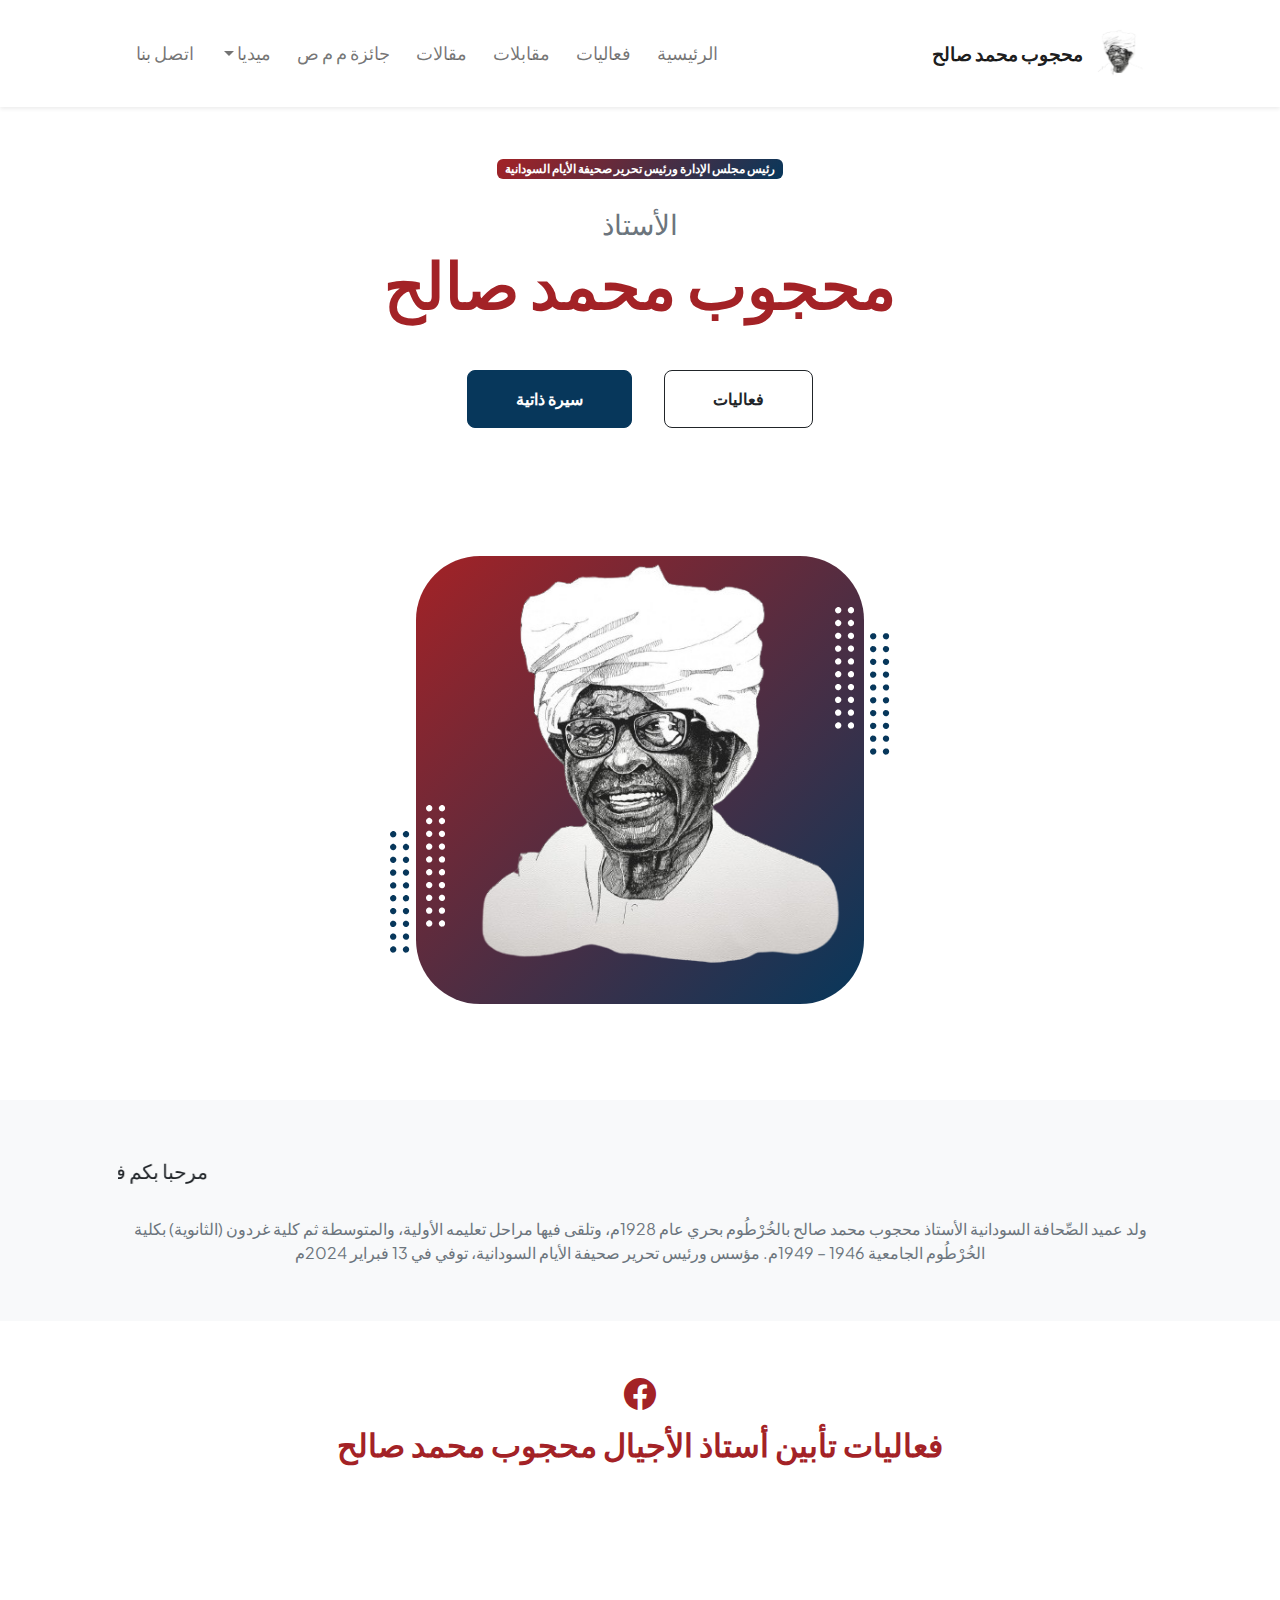
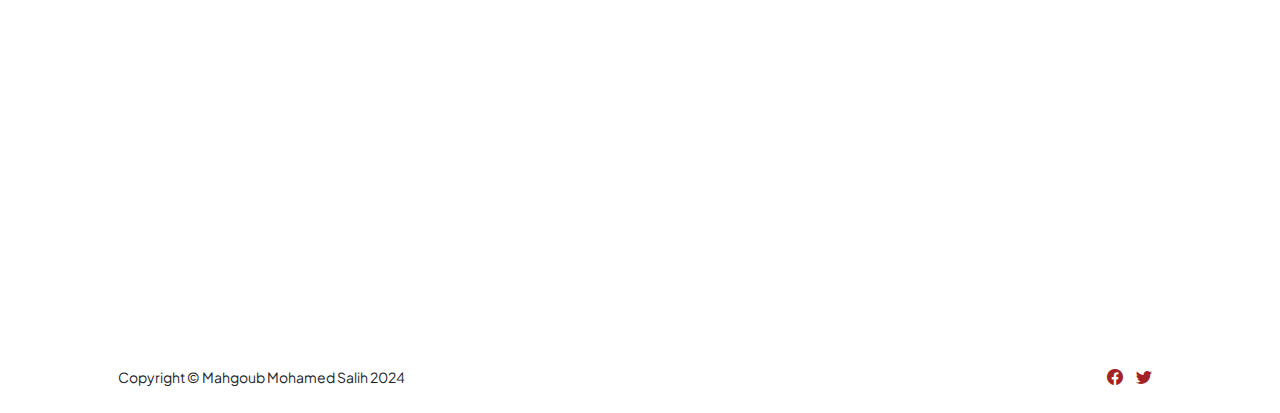
==== index.html @ 5bd0dc3e "add meta" ====
<!DOCTYPE html>
<html lang="en">
    <head>
        <meta charset="utf-8" />
        <meta name="viewport" content="width=device-width, initial-scale=1, shrink-to-fit=no" />
        <meta name="description" content="" />
        <meta name="author" content="" />
        <title>محجوب محمد صالح</title>
        <!-- Favicon-->
        <link rel="icon" type="image/x-icon" href="assets/MMS Portrait-round.jpg" />
        <!-- Custom Google font-->
        <link rel="preconnect" href="https://fonts.googleapis.com" />
        <link rel="preconnect" href="https://fonts.gstatic.com" crossorigin />
        <link href="https://fonts.googleapis.com/css2?family=Plus+Jakarta+Sans:wght@100;200;300;400;500;600;700;800;900&amp;display=swap" rel="stylesheet" />
        <!-- Bootstrap icons-->
        <link href="https://cdn.jsdelivr.net/npm/bootstrap-icons@1.8.1/font/bootstrap-icons.css" rel="stylesheet" />
        <!-- Core theme CSS (includes Bootstrap)-->
        <link href="css/styles.css" rel="stylesheet" />
       

        <!-- Twitter -->
        <meta name="twitter:card" content="summary_large_image">
        <meta name="twitter:title" content="محجوب محمد صالح">
        <meta name="twitter:description" content="  ">
        <meta name="twitter:image" content="https://example.com/your-image.jpg">

        <!-- WhatsApp -->
        <meta property="og:type" content="website">
        <meta property="og:title" content="محجوب محمد صالح">
        <meta property="og:description" content="  مرحبا بكم في الموقع الشخصي للصحفي السوداني محجوب محمد صالح">
        <meta property="og:image" content="https://i.ibb.co/MG7qCX3/MMS-Portait.jpg">

        </head>
    <body class="d-flex flex-column h-100">
        <main class="flex-shrink-0">
            <!-- Navigation-->
            <nav class="navbar navbar-expand-lg navbar-light bg-white py-3 shadow-sm">
                <div class="container px-5">
                    <a class="navbar-brand ms-auto order-lg-2" href="index.html" style="display: flex; align-items: center;">
                        <span class="fw-bolder text" style="font-size: 1.2rem;">محجوب محمد صالح</span>
                        <img src="assets/MMS_Portrait_-removebg.png" alt="محجوب محمد صالح" width="55" height="65" class="d-inline-block align-text-top ms-2">
                    </a>                    
            
                    <button class="navbar-toggler" type="button" data-bs-toggle="collapse" data-bs-target="#navbarSupportedContent" aria-controls="navbarSupportedContent" aria-expanded="false" aria-label="Toggle navigation">
                        <span class="navbar-toggler-icon"></span>
                    </button>
                    <div class="collapse navbar-collapse" id="navbarSupportedContent">
                        <ul class="navbar-nav me-auto mb-2 mb-lg-0">
                            <li class="nav-item"><a class="nav-link" href="index.html" style="font-size: 1.1rem;">الرئيسية</a></li>
                            <li class="nav-item"><a class="nav-link" href="events.html" style="font-size: 1.1rem;">فعاليات</a></li>
                            <li class="nav-item"><a class="nav-link" href="interviews.html" style="font-size: 1.1rem;">مقابلات</a></li>
                            <li class="nav-item"><a class="nav-link" href="publications.html" style="font-size: 1.1rem;">مقالات</a></li>
                            <li class="nav-item"><a class="nav-link" href="mms-award.html" style="font-size: 1.1rem;"> جائزة م م ص</a></li>

                            <li class="nav-item dropdown">
                                <a class="nav-link dropdown-toggle" href="#" id="navbarDropdownMedia" role="button" data-bs-toggle="dropdown" aria-expanded="false" style="font-size: 1.1rem;">
                                    ميديا
                                </a>
                                <ul class="dropdown-menu" aria-labelledby="navbarDropdownMedia" style="left: auto; right: 0;">
                                    <li><a class="dropdown-item" href="photos.html" style="font-size: 1rem;">صور</a></li>
                                    <li><a class="dropdown-item" href="videos.html" style="font-size: 1rem;">فيديو</a></li>
                                </ul>                    
                            </li>
                            <li class="nav-item"><a class="nav-link" href="contact-us.html" style="font-size: 1.1rem;">اتصل بنا</a></li>
                        </ul>
                    </div>
                </div>
            </nav>
            
            
            
            
                      
            <!-- Header-->
            <header class="py-5">
                <div class="container px-5 pb-5">
                    <div class="row gx-5 align-items-center">
                        <div class="col-xxl-5">
                            <!-- Header text content--> 
                            <div class="text-center text-xxl-start">
                                <div class="badge bg-gradient-primary-to-secondary text-white mb-4"><div class="text-uppercase"> رئيس مجلس الإدارة ورئيس تحرير صحيفة الأيام السودانية</div></div>
                                <div class="fs-3 fw-light text-muted">الأستاذ</div>
                                <h1 class="display-3 fw-bolder mb-5"><span class="text-dark-red d-inline" style="color: var(--bs-dark-red)"">محجوب محمد صالح</span></h1>
                                <div class="d-grid gap-3 d-sm-flex justify-content-sm-center justify-content-xxl-start mb-3">
                                    <a class="btn btn-primary btn-lg px-5 py-3 me-sm-3 fs-6 fw-bolder" style="background-color: var(--bs-primary); border-color: var(--bs-primary);" href="biography.html">سيرة ذاتية</a>
                                    <a class="btn btn-outline-dark btn-lg px-5 py-3 fs-6 fw-bolder" href="events.html">فعاليات</a>
                                </div>
                            </div>
                        </div>
                        <div class="col-xxl-7">
                            <!-- Header profile picture-->
                            <div class="d-flex justify-content-center mt-5 mt-xxl-0">
                                <div class="profile bg-gradient-primary-to-secondary">
                                    <!-- TIP: For best results, use a photo with a transparent background like the demo example below-->
                                    <!-- Watch a tutorial on how to do this on YouTube (link)-->
                                    <img class="profile-img" src="assets/MMS-portrait-transparent-bg.png" alt="..." />
                                    <div class="dots-1">
                                        <!-- SVG Dots-->
                                        <svg version="1.1" xmlns="http://www.w3.org/2000/svg" xmlns:xlink="http://www.w3.org/1999/xlink" x="0px" y="0px" viewBox="0 0 191.6 1215.4" style="enable-background: new 0 0 191.6 1215.4" xml:space="preserve">
                                            <g transform="translate(0.000000,1280.000000) scale(0.100000,-0.100000)">
                                                <path d="M227.7,12788.6c-105-35-200-141-222-248c-43-206,163-412,369-369c155,32,275,190,260,339c-11,105-90,213-190,262        C383.7,12801.6,289.7,12808.6,227.7,12788.6z"></path>
                                                <path d="M1507.7,12788.6c-151-50-253-216-222-362c25-119,136-230,254-255c194-41,395,142,375,339c-11,105-90,213-190,262        C1663.7,12801.6,1569.7,12808.6,1507.7,12788.6z"></path>
                                                <path d="M227.7,11508.6c-105-35-200-141-222-248c-43-206,163-412,369-369c155,32,275,190,260,339c-11,105-90,213-190,262        C383.7,11521.6,289.7,11528.6,227.7,11508.6z"></path>
                                                <path d="M1507.7,11508.6c-151-50-253-216-222-362c25-119,136-230,254-255c194-41,395,142,375,339c-11,105-90,213-190,262        C1663.7,11521.6,1569.7,11528.6,1507.7,11508.6z"></path>
                                                <path d="M227.7,10228.6c-105-35-200-141-222-248c-43-206,163-412,369-369c155,32,275,190,260,339c-11,105-90,213-190,262        C383.7,10241.6,289.7,10248.6,227.7,10228.6z"></path>
                                                <path d="M1507.7,10228.6c-105-35-200-141-222-248c-43-206,163-412,369-369c155,32,275,190,260,339c-11,105-90,213-190,262        C1663.7,10241.6,1569.7,10248.6,1507.7,10228.6z"></path>
                                                <path d="M227.7,8948.6c-105-35-200-141-222-248c-43-206,163-412,369-369c155,32,275,190,260,339c-11,105-90,213-190,262        C383.7,8961.6,289.7,8968.6,227.7,8948.6z"></path>
                                                <path d="M1507.7,8948.6c-105-35-200-141-222-248c-43-206,163-412,369-369c155,32,275,190,260,339c-11,105-90,213-190,262        C1663.7,8961.6,1569.7,8968.6,1507.7,8948.6z"></path>
                                                <path d="M227.7,7668.6c-105-35-200-141-222-248c-43-206,163-412,369-369c155,32,275,190,260,339c-11,105-90,213-190,262        C383.7,7681.6,289.7,7688.6,227.7,7668.6z"></path>
                                                <path d="M1507.7,7668.6c-105-35-200-141-222-248c-43-206,163-412,369-369c155,32,275,190,260,339c-11,105-90,213-190,262        C1663.7,7681.6,1569.7,7688.6,1507.7,7668.6z"></path>
                                                <path d="M227.7,6388.6c-105-35-200-141-222-248c-43-206,163-412,369-369c155,32,275,190,260,339c-11,105-90,213-190,262        C383.7,6401.6,289.7,6408.6,227.7,6388.6z"></path>
                                                <path d="M1507.7,6388.6c-105-35-200-141-222-248c-43-206,163-412,369-369c155,32,275,190,260,339c-11,105-90,213-190,262        C1663.7,6401.6,1569.7,6408.6,1507.7,6388.6z"></path>
                                                <path d="M227.7,5108.6c-105-35-200-141-222-248c-43-206,163-412,369-369c155,32,275,190,260,339c-11,105-90,213-190,262        C383.7,5121.6,289.7,5128.6,227.7,5108.6z"></path>
                                                <path d="M1507.7,5108.6c-105-35-200-141-222-248c-43-206,163-412,369-369c155,32,275,190,260,339c-11,105-90,213-190,262        C1663.7,5121.6,1569.7,5128.6,1507.7,5108.6z"></path>
                                                <path d="M227.7,3828.6c-105-35-200-141-222-248c-43-206,163-412,369-369c155,32,275,190,260,339c-11,105-90,213-190,262        C383.7,3841.6,289.7,3848.6,227.7,3828.6z"></path>
                                                <path d="M1507.7,3828.6c-105-35-200-141-222-248c-43-206,163-412,369-369c155,32,275,190,260,339c-11,105-90,213-190,262        C1663.7,3841.6,1569.7,3848.6,1507.7,3828.6z"></path>
                                                <path d="M227.7,2548.6c-105-35-200-141-222-248c-43-206,163-412,369-369c155,32,275,190,260,339c-11,105-90,213-190,262        C383.7,2561.6,289.7,2568.6,227.7,2548.6z"></path>
                                                <path d="M1507.7,2548.6c-105-35-200-141-222-248c-43-206,163-412,369-369c155,32,275,190,260,339c-11,105-90,213-190,262        C1663.7,2561.6,1569.7,2568.6,1507.7,2548.6z"></path>
                                                <path d="M227.7,1268.6c-105-35-200-141-222-248c-43-206,163-412,369-369c155,32,275,190,260,339c-11,105-90,213-190,262        C383.7,1281.6,289.7,1288.6,227.7,1268.6z"></path>
                                                <path d="M1507.7,1268.6c-105-35-200-141-222-248c-43-206,163-412,369-369c155,32,275,190,260,339c-11,105-90,213-190,262        C1663.7,1281.6,1569.7,1288.6,1507.7,1268.6z"></path>
                                            </g>
                                        </svg>
                                        <!-- END of SVG dots-->
                                    </div>
                                    <div class="dots-2">
                                        <!-- SVG Dots-->
                                        <svg version="1.1" xmlns="http://www.w3.org/2000/svg" xmlns:xlink="http://www.w3.org/1999/xlink" x="0px" y="0px" viewBox="0 0 191.6 1215.4" style="enable-background: new 0 0 191.6 1215.4" xml:space="preserve">
                                            <g transform="translate(0.000000,1280.000000) scale(0.100000,-0.100000)">
                                                <path d="M227.7,12788.6c-105-35-200-141-222-248c-43-206,163-412,369-369c155,32,275,190,260,339c-11,105-90,213-190,262" style="fill:#07375B;"></path>
                                                <path d="M1507.7,12788.6c-151-50-253-216-222-362c25-119,136-230,254-255c194-41,395,142,375,339c-11,105-90,213-190,262" style="fill:#07375B;"></path>
                                                <path d="M227.7,11508.6c-105-35-200-141-222-248c-43-206,163-412,369-369c155,32,275,190,260,339c-11,105-90,213-190,262" style="fill:#07375B;"></path>
                                                <path d="M1507.7,11508.6c-151-50-253-216-222-362c25-119,136-230,254-255c194-41,395,142,375,339c-11,105-90,213-190,262" style="fill:#07375B;"></path>
                                                <path d="M227.7,10228.6c-105-35-200-141-222-248c-43-206,163-412,369-369c155,32,275,190,260,339c-11,105-90,213-190,262" style="fill:#07375B;"></path>
                                                <path d="M1507.7,10228.6c-105-35-200-141-222-248c-43-206,163-412,369-369c155,32,275,190,260,339c-11,105-90,213-190,262" style="fill:#07375B;"></path>
                                                <path d="M227.7,8948.6c-105-35-200-141-222-248c-43-206,163-412,369-369c155,32,275,190,260,339c-11,105-90,213-190,262" style="fill:#07375B;"></path>
                                                <path d="M1507.7,8948.6c-105-35-200-141-222-248c-43-206,163-412,369-369c155,32,275,190,260,339c-11,105-90,213-190,262" style="fill:#07375B;"></path>
                                                <path d="M227.7,7668.6c-105-35-200-141-222-248c-43-206,163-412,369-369c155,32,275,190,260,339c-11,105-90,213-190,262" style="fill:#07375B;"></path>
                                                <path d="M1507.7,7668.6c-105-35-200-141-222-248c-43-206,163-412,369-369c155,32,275,190,260,339c-11,105-90,213-190,262" style="fill:#07375B;"></path>
                                                <path d="M227.7,6388.6c-105-35-200-141-222-248c-43-206,163-412,369-369c155,32,275,190,260,339c-11,105-90,213-190,262" style="fill:#07375B;"></path>
                                                <path d="M1507.7,6388.6c-105-35-200-141-222-248c-43-206,163-412,369-369c155,32,275,190,260,339c-11,105-90,213-190,262" style="fill:#07375B;"></path>
                                                <path d="M227.7,5108.6c-105-35-200-141-222-248c-43-206,163-412,369-369c155,32,275,190,260,339c-11,105-90,213-190,262" style="fill:#07375B;"></path>
                                                <path d="M1507.7,5108.6c-105-35-200-141-222-248c-43-206,163-412,369-369c155,32,275,190,260,339c-11,105-90,213-190,262" style="fill:#07375B;"></path>
                                                <path d="M227.7,3828.6c-105-35-200-141-222-248c-43-206,163-412,369-369c155,32,275,190,260,339c-11,105-90,213-190,262" style="fill:#07375B;"></path>
                                                <path d="M1507.7,3828.6c-105-35-200-141-222-248c-43-206,163-412,369-369c155,32,275,190,260,339c-11,105-90,213-190,262" style="fill:#07375B;"></path>
                                                <path d="M227.7,2548.6c-105-35-200-141-222-248c-43-206,163-412,369-369c155,32,275,190,260,339c-11,105-90,213-190,262" style="fill:#07375B;"></path>
                                                <path d="M1507.7,2548.6c-105-35-200-141-222-248c-43-206,163-412,369-369c155,32,275,190,260,339c-11,105-90,213-190,262" style="fill:#07375B;"></path>
                                                <path d="M227.7,1268.6c-105-35-200-141-222-248c-43-206,163-412,369-369c155,32,275,190,260,339c-11,105-90,213-190,262" style="fill:#07375B;"></path>
                                                <path d="M1507.7,1268.6c-105-35-200-141-222-248c-43-206,163-412,369-369c155,32,275,190,260,339c-11,105-90,213-190,262" style="fill:#07375B;"></path>
                                            </g>
                                        </svg>
                                        <!-- END of SVG dots-->
                                    </div>
                                    
                                    <div class="dots-3">
                                        <!-- SVG Dots-->
                                        <svg version="1.1" xmlns="http://www.w3.org/2000/svg" xmlns:xlink="http://www.w3.org/1999/xlink" x="0px" y="0px" viewBox="0 0 191.6 1215.4" style="enable-background: new 0 0 191.6 1215.4" xml:space="preserve">
                                            <g transform="translate(0.000000,1280.000000) scale(0.100000,-0.100000)">
                                                <path d="M227.7,12788.6c-105-35-200-141-222-248c-43-206,163-412,369-369c155,32,275,190,260,339c-11,105-90,213-190,262        C383.7,12801.6,289.7,12808.6,227.7,12788.6z"></path>
                                                <path d="M1507.7,12788.6c-151-50-253-216-222-362c25-119,136-230,254-255c194-41,395,142,375,339c-11,105-90,213-190,262        C1663.7,12801.6,1569.7,12808.6,1507.7,12788.6z"></path>
                                                <path d="M227.7,11508.6c-105-35-200-141-222-248c-43-206,163-412,369-369c155,32,275,190,260,339c-11,105-90,213-190,262        C383.7,11521.6,289.7,11528.6,227.7,11508.6z"></path>
                                                <path d="M1507.7,11508.6c-151-50-253-216-222-362c25-119,136-230,254-255c194-41,395,142,375,339c-11,105-90,213-190,262        C1663.7,11521.6,1569.7,11528.6,1507.7,11508.6z"></path>
                                                <path d="M227.7,10228.6c-105-35-200-141-222-248c-43-206,163-412,369-369c155,32,275,190,260,339c-11,105-90,213-190,262        C383.7,10241.6,289.7,10248.6,227.7,10228.6z"></path>
                                                <path d="M1507.7,10228.6c-105-35-200-141-222-248c-43-206,163-412,369-369c155,32,275,190,260,339c-11,105-90,213-190,262        C1663.7,10241.6,1569.7,10248.6,1507.7,10228.6z"></path>
                                                <path d="M227.7,8948.6c-105-35-200-141-222-248c-43-206,163-412,369-369c155,32,275,190,260,339c-11,105-90,213-190,262        C383.7,8961.6,289.7,8968.6,227.7,8948.6z"></path>
                                                <path d="M1507.7,8948.6c-105-35-200-141-222-248c-43-206,163-412,369-369c155,32,275,190,260,339c-11,105-90,213-190,262        C1663.7,8961.6,1569.7,8968.6,1507.7,8948.6z"></path>
                                                <path d="M227.7,7668.6c-105-35-200-141-222-248c-43-206,163-412,369-369c155,32,275,190,260,339c-11,105-90,213-190,262        C383.7,7681.6,289.7,7688.6,227.7,7668.6z"></path>
                                                <path d="M1507.7,7668.6c-105-35-200-141-222-248c-43-206,163-412,369-369c155,32,275,190,260,339c-11,105-90,213-190,262        C1663.7,7681.6,1569.7,7688.6,1507.7,7668.6z"></path>
                                                <path d="M227.7,6388.6c-105-35-200-141-222-248c-43-206,163-412,369-369c155,32,275,190,260,339c-11,105-90,213-190,262        C383.7,6401.6,289.7,6408.6,227.7,6388.6z"></path>
                                                <path d="M1507.7,6388.6c-105-35-200-141-222-248c-43-206,163-412,369-369c155,32,275,190,260,339c-11,105-90,213-190,262        C1663.7,6401.6,1569.7,6408.6,1507.7,6388.6z"></path>
                                                <path d="M227.7,5108.6c-105-35-200-141-222-248c-43-206,163-412,369-369c155,32,275,190,260,339c-11,105-90,213-190,262        C383.7,5121.6,289.7,5128.6,227.7,5108.6z"></path>
                                                <path d="M1507.7,5108.6c-105-35-200-141-222-248c-43-206,163-412,369-369c155,32,275,190,260,339c-11,105-90,213-190,262        C1663.7,5121.6,1569.7,5128.6,1507.7,5108.6z"></path>
                                                <path d="M227.7,3828.6c-105-35-200-141-222-248c-43-206,163-412,369-369c155,32,275,190,260,339c-11,105-90,213-190,262        C383.7,3841.6,289.7,3848.6,227.7,3828.6z"></path>
                                                <path d="M1507.7,3828.6c-105-35-200-141-222-248c-43-206,163-412,369-369c155,32,275,190,260,339c-11,105-90,213-190,262        C1663.7,3841.6,1569.7,3848.6,1507.7,3828.6z"></path>
                                                <path d="M227.7,2548.6c-105-35-200-141-222-248c-43-206,163-412,369-369c155,32,275,190,260,339c-11,105-90,213-190,262        C383.7,2561.6,289.7,2568.6,227.7,2548.6z"></path>
                                                <path d="M1507.7,2548.6c-105-35-200-141-222-248c-43-206,163-412,369-369c155,32,275,190,260,339c-11,105-90,213-190,262        C1663.7,2561.6,1569.7,2568.6,1507.7,2548.6z"></path>
                                                <path d="M227.7,1268.6c-105-35-200-141-222-248c-43-206,163-412,369-369c155,32,275,190,260,339c-11,105-90,213-190,262        C383.7,1281.6,289.7,1288.6,227.7,1268.6z"></path>
                                                <path d="M1507.7,1268.6c-105-35-200-141-222-248c-43-206,163-412,369-369c155,32,275,190,260,339c-11,105-90,213-190,262        C1663.7,1281.6,1569.7,1288.6,1507.7,1268.6z"></path>
                                            </g>
                                        </svg>
                                        <!-- END of SVG dots-->
                                    </div>
                                    <div class="dots-4">
                                        <!-- SVG Dots-->
                                        <svg version="1.1" xmlns="http://www.w3.org/2000/svg" xmlns:xlink="http://www.w3.org/1999/xlink" x="0px" y="0px" viewBox="0 0 191.6 1215.4" style="enable-background: new 0 0 191.6 1215.4" xml:space="preserve">
                                            <g transform="translate(0.000000,1280.000000) scale(0.100000,-0.100000)">
                                                <path d="M227.7,12788.6c-105-35-200-141-222-248c-43-206,163-412,369-369c155,32,275,190,260,339c-11,105-90,213-190,262        C383.7,12801.6,289.7,12808.6,227.7,12788.6z" style="fill:#07375B;"></path>
                                                <path d="M1507.7,12788.6c-151-50-253-216-222-362c25-119,136-230,254-255c194-41,395,142,375,339c-11,105-90,213-190,262        C1663.7,12801.6,1569.7,12808.6,1507.7,12788.6z" style="fill:#07375B;"></path>
                                                <path d="M227.7,11508.6c-105-35-200-141-222-248c-43-206,163-412,369-369c155,32,275,190,260,339c-11,105-90,213-190,262        C383.7,11521.6,289.7,11528.6,227.7,11508.6z" style="fill:#07375B;"></path>
                                                <path d="M1507.7,11508.6c-151-50-253-216-222-362c25-119,136-230,254-255c194-41,395,142,375,339c-11,105-90,213-190,262        C1663.7,11521.6,1569.7,11528.6,1507.7,11508.6z" style="fill:#07375B;"></path>
                                                <path d="M227.7,10228.6c-105-35-200-141-222-248c-43-206,163-412,369-369c155,32,275,190,260,339c-11,105-90,213-190,262        C383.7,10241.6,289.7,10248.6,227.7,10228.6z" style="fill:#07375B;"></path>
                                                <path d="M1507.7,10228.6c-105-35-200-141-222-248c-43-206,163-412,369-369c155,32,275,190,260,339c-11,105-90,213-190,262        C1663.7,10241.6,1569.7,10248.6,1507.7,10228.6z" style="fill:#07375B;"></path>
                                                <path d="M227.7,8948.6c-105-35-200-141-222-248c-43-206,163-412,369-369c155,32,275,190,260,339c-11,105-90,213-190,262        C383.7,8961.6,289.7,8968.6,227.7,8948.6z" style="fill:#07375B;"></path>
                                                <path d="M1507.7,8948.6c-105-35-200-141-222-248c-43-206,163-412,369-369c155,32,275,190,260,339c-11,105-90,213-190,262        C1663.7,8961.6,1569.7,8968.6,1507.7,8948.6z" style="fill:#07375B;"></path>
                                                <path d="M227.7,7668.6c-105-35-200-141-222-248c-43-206,163-412,369-369c155,32,275,190,260,339c-11,105-90,213-190,262        C383.7,7681.6,289.7,7688.6,227.7,7668.6z" style="fill:#07375B;"></path>
                                                <path d="M1507.7,7668.6c-105-35-200-141-222-248c-43-206,163-412,369-369c155,32,275,190,260,339c-11,105-90,213-190,262        C1663.7,7681.6,1569.7,7688.6,1507.7,7668.6z" style="fill:#07375B;"></path>
                                                <path d="M227.7,6388.6c-105-35-200-141-222-248c-43-206,163-412,369-369c155,32,275,190,260,339c-11,105-90,213-190,262        C383.7,6401.6,289.7,6408.6,227.7,6388.6z" style="fill:#07375B;"></path>
                                                <path d="M1507.7,6388.6c-105-35-200-141-222-248c-43-206,163-412,369-369c155,32,275,190,260,339c-11,105-90,213-190,262        C1663.7,6401.6,1569.7,6408.6,1507.7,6388.6z" style="fill:#07375B;"></path>
                                                <path d="M227.7,5108.6c-105-35-200-141-222-248c-43-206,163-412,369-369c155,32,275,190,260,339c-11,105-90,213-190,262        C383.7,5121.6,289.7,5128.6,227.7,5108.6z" style="fill:#07375B;"></path>
                                                <path d="M1507.7,5108.6c-105-35-200-141-222-248c-43-206,163-412,369-369c155,32,275,190,260,339c-11,105-90,213-190,262        C1663.7,5121.6,1569.7,5128.6,1507.7,5108.6z" style="fill:#07375B;"></path>
                                                <path d="M227.7,3828.6c-105-35-200-141-222-248c-43-206,163-412,369-369c155,32,275,190,260,339c-11,105-90,213-190,262        C383.7,3841.6,289.7,3848.6,227.7,3828.6z" style="fill:#07375B;"></path>
                                                <path d="M1507.7,3828.6c-105-35-200-141-222-248c-43-206,163-412,369-369c155,32,275,190,260,339c-11,105-90,213-190,262        C1663.7,3841.6,1569.7,3848.6,1507.7,3828.6z" style="fill:#07375B;"></path>
                                                <path d="M227.7,2548.6c-105-35-200-141-222-248c-43-206,163-412,369-369c155,32,275,190,260,339c-11,105-90,213-190,262        C383.7,2561.6,289.7,2568.6,227.7,2548.6z" style="fill:#07375B;"></path>
                                                <path d="M1507.7,2548.6c-105-35-200-141-222-248c-43-206,163-412,369-369c155,32,275,190,260,339c-11,105-90,213-190,262        C1663.7,2561.6,1569.7,2568.6,1507.7,2548.6z" style="fill:#07375B;"></path>
                                                <path d="M227.7,1268.6c-105-35-200-141-222-248c-43-206,163-412,369-369c155,32,275,190,260,339c-11,105-90,213-190,262        C383.7,1281.6,289.7,1288.6,227.7,1268.6z" style="fill:#07375B;"></path>
                                                <path d="M1507.7,1268.6c-105-35-200-141-222-248c-43-206,163-412,369-369c155,32,275,190,260,339c-11,105-90,213-190,262        C1663.7,1281.6,1569.7,1288.6,1507.7,1268.6z" style="fill:#07375B;"></path>
                                            </g>
                                        </svg>
                                        <!-- END of SVG dots-->
                                    </div>
                                    
                                </div>
                            </div>
                        </div>
                    </div>
                </div>
            </header>
            <!-- About Section-->
            <section class="bg-light py-2">
                <div class="container px-5">
                    <div class="row gx-5 justify-content-center">
                        <div class="col-xxl-8">
                            <div class="text-center my-5">
                                <!-- Apply marquee style to make the text scroll -->
                                <p class="lead fw-light mb-4" style="overflow: hidden;">
                                    <!-- Wrap the text in a marquee tag -->
                                    <marquee behavior="scroll" direction="right" scrollamount="10">
                                        مرحبا بكم في الموقع الشخصي للصحفي السوداني محجوب محمد صالح
                                    </marquee>
                                </p>
                                <p class="text-muted">ولد عميد الصِّحافة السودانية الأستاذ محجوب محمد صالح بالخُرْطُوم بحري عام 1928م، وتلقى فيها مراحل تعليمه الأولية، والمتوسطة ثم كلية غردون (الثانوية) بكلية الخُرْطُوم الجامعية 1946 – 1949م. مؤسس ورئيس تحرير صحيفة الأيام السودانية، توفي في 13 فبراير 2024م</p>
                            </div>
                        </div>
                    </div>
                </div>
            </section>
            
            
            <!-- Facebook Posts Section-->
            <section class="bg-white">
                <div class="container-fluid px-5 my-5">
                    <div class="row gx-5 justify-content-center">
                        <div class="col-lg-10 col-xl-8">
                            <!-- Facebook Posts Section content -->
                            <!-- Facebook Icon -->
                            <div class="text-center mb-2">
                                <a style="color: var(--bs-dark-red)" href="https://www.facebook.com/MahgMSMemorial">
                                    <i class="bi bi-facebook" style="font-size: 2rem; color: var(--bs-dark-red);"></i>
                                </a>
                            </div>
                            <!-- Facebook Posts Section content -->
                            <h2 style="color: var(--bs-dark-red)" class="fw-bolder text-center mb-4">فعاليات تأبين أستاذ الأجيال محجوب محمد صالح</h2>
            
                            <!-- Carousel -->
                            <div id="eventCarousel" class="carousel slide" data-bs-ride="carousel" data-bs-interval="5000">
                                <div class="carousel-inner">
                                    <!-- Post 1 -->
                                    <div class="carousel-item active">
                                        <iframe src="https://www.facebook.com/plugins/post.php?href=https%3A%2F%2Fwww.facebook.com%2FMahgMSMemorial%2Fposts%2Fpfbid02BSurhLhvKp47FsRc3RE9f99NLjv6YvnPThYaxyRKPqxazCwpMHEka3kgg45EvXWFl&show_text=true&width=500" width="100%" height="400" style="border:none;overflow:hidden" scrolling="no" frameborder="0" allowfullscreen="true" allow="autoplay; clipboard-write; encrypted-media; picture-in-picture; web-share"></iframe>
                                    </div>
                                    <!-- Post 2 -->
                                    <div class="carousel-item">
                                        <iframe src="https://www.facebook.com/plugins/video.php?height=306&href=https%3A%2F%2Fwww.facebook.com%2FMahgMSMemorial%2Fvideos%2F1478986952997903%2F&show_text=true&width=560&t=0" width="100%" height="400" style="border:none;overflow:hidden" scrolling="no" frameborder="0" allowfullscreen="true" allow="autoplay; clipboard-write; encrypted-media; picture-in-picture; web-share" allowFullScreen="true"></iframe>
                                    </div>
                                    <!-- Post 3 -->
                                    <div class="carousel-item">
                                        <iframe src="https://www.facebook.com/plugins/post.php?href=https%3A%2F%2Fwww.facebook.com%2FMahgMSMemorial%2Fposts%2Fpfbid028V1rALkf519vKhVDjjByux4tJjY915TNaLQrSNXqjhVLy8GayJ757NDeHfitPTmil&show_text=true&width=500" width="100%" height="400" style="border:none;overflow:hidden" scrolling="no" frameborder="0" allowfullscreen="true" allow="autoplay; clipboard-write; encrypted-media; picture-in-picture; web-share"></iframe>                                   
                                    </div>
                                     <!-- Post 4 -->
                                     <div class="carousel-item">
                                        <iframe src="https://www.facebook.com/plugins/post.php?href=https%3A%2F%2Fwww.facebook.com%2FMahgMSMemorial%2Fposts%2Fpfbid0FSDiwp8k3XqvaCsYeEiRMbc4d5KncpMB7tWBMYBKgrj7A854BJpoHcL85THibtMYl&show_text=true&width=500" width="100%" height="400" style="border:none;overflow:hidden" scrolling="no" frameborder="0" allowfullscreen="true" allow="autoplay; clipboard-write; encrypted-media; picture-in-picture; web-share"></iframe>
                                    </div>
                                    <!-- Post 5 -->
                                    <div class="carousel-item">
                                        <iframe src="https://www.facebook.com/plugins/video.php?height=306&href=https%3A%2F%2Fwww.facebook.com%2FMahgMSMemorial%2Fvideos%2F1478986952997903%2F&show_text=true&width=560&t=0" width="100%" height="400" style="border:none;overflow:hidden" scrolling="no" frameborder="0" allowfullscreen="true" allow="autoplay; clipboard-write; encrypted-media; picture-in-picture; web-share" allowFullScreen="true"></iframe>
                                    </div>
                                    <!-- Add more posts as needed -->
                                </div>
                                <button class="carousel-control-prev" type="button" data-bs-target="#eventCarousel" data-bs-slide="prev">
                                    <span class="carousel-control-prev-icon" aria-hidden="true"></span>
                                    <span class="visually-hidden">Previous</span>
                                </button>
                                <button class="carousel-control-next" type="button" data-bs-target="#eventCarousel" data-bs-slide="next">
                                    <span class="carousel-control-next-icon" aria-hidden="true"></span>
                                    <span class="visually-hidden">Next</span>
                                </button>
                            </div>
                        </div>
                    </div>
                </div>
            </section>
            

        </main>
        <!-- Footer-->
        <footer class="bg-white py-4 mt-auto">
            <div class="container px-5">
                <div class="row align-items-center justify-content-between flex-column flex-sm-row">
                    <div class="col-auto">
                        <div class="small m-0">Copyright &copy; Mahgoub Mohamed Salih 2024</div>
                    </div>
                    <div class="col-auto">
                        <a style="color: var(--bs-dark-red); margin-right: 10px;" href="https://www.facebook.com/MahgMSMemorial"><i class="bi bi-facebook"></i></a>
                        <a style="color: var(--bs-dark-red); margin-right: 10px;" href="https://twitter.com/mahgmsmemorial"><i class="bi bi-twitter"></i></a>
                    </div>
                </div>
            </div>
        </footer>
        
        <!-- Bootstrap core JS-->
        <script src="https://cdn.jsdelivr.net/npm/bootstrap@5.2.3/dist/js/bootstrap.bundle.min.js"></script>
        <!-- Core theme JS-->
        <script src="js/scripts.js"></script>

        <!-- Include jQuery -->
        <script src="https://ajax.googleapis.com/ajax/libs/jquery/3.5.1/jquery.min.js"></script>
    
        <!-- Include Bootstrap JavaScript -->
        <script src="path/to/bootstrap.min.js"></script>
        <!-- Include Bootstrap Hover Dropdown JavaScript -->
        <script src="path/to/bootstrap-hover-dropdown.js"></script>
    </body>
</html>
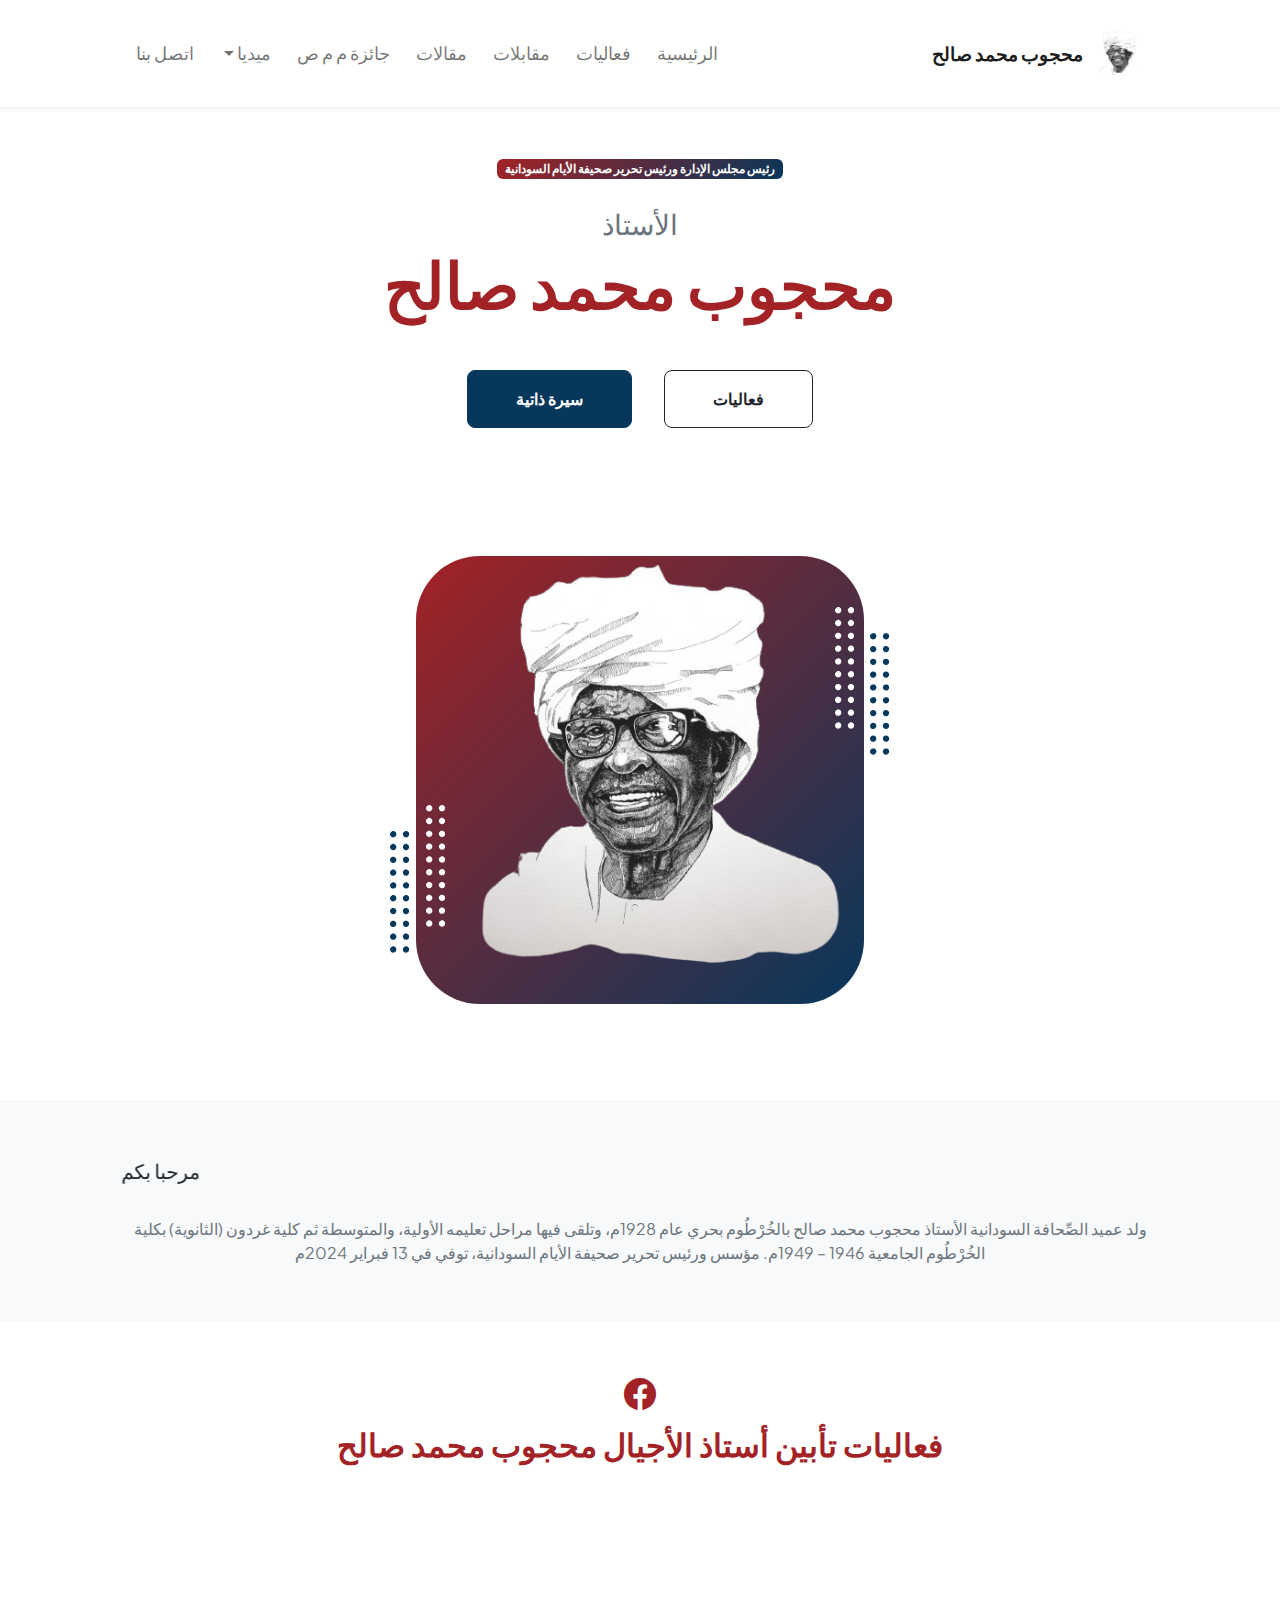
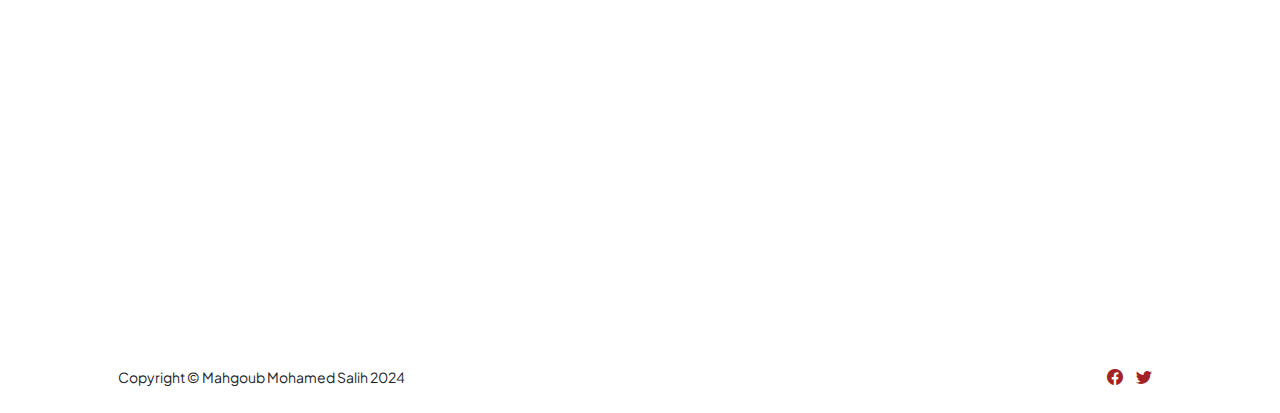
==== commit 38d8c563: "add meta" ====
--- a/index.html
+++ b/index.html
@@ -30,6 +30,12 @@
         <meta property="og:description" content="  مرحبا بكم في الموقع الشخصي للصحفي السوداني محجوب محمد صالح">
         <meta property="og:image" content="https://i.ibb.co/MG7qCX3/MMS-Portait.jpg">
 
+        <style>
+            .container-fluid {
+        direction: rtl;
+        overflow-x: scroll;
+    }
+        </style>
         </head>
     <body class="d-flex flex-column h-100">
         <main class="flex-shrink-0">
@@ -236,58 +242,58 @@
             
             
             <!-- Facebook Posts Section-->
-            <section class="bg-white">
-                <div class="container-fluid px-5 my-5">
-                    <div class="row gx-5 justify-content-center">
-                        <div class="col-lg-10 col-xl-8">
-                            <!-- Facebook Posts Section content -->
-                            <!-- Facebook Icon -->
-                            <div class="text-center mb-2">
-                                <a style="color: var(--bs-dark-red)" href="https://www.facebook.com/MahgMSMemorial">
-                                    <i class="bi bi-facebook" style="font-size: 2rem; color: var(--bs-dark-red);"></i>
-                                </a>
-                            </div>
-                            <!-- Facebook Posts Section content -->
-                            <h2 style="color: var(--bs-dark-red)" class="fw-bolder text-center mb-4">فعاليات تأبين أستاذ الأجيال محجوب محمد صالح</h2>
-            
-                            <!-- Carousel -->
-                            <div id="eventCarousel" class="carousel slide" data-bs-ride="carousel" data-bs-interval="5000">
-                                <div class="carousel-inner">
-                                    <!-- Post 1 -->
-                                    <div class="carousel-item active">
-                                        <iframe src="https://www.facebook.com/plugins/post.php?href=https%3A%2F%2Fwww.facebook.com%2FMahgMSMemorial%2Fposts%2Fpfbid02BSurhLhvKp47FsRc3RE9f99NLjv6YvnPThYaxyRKPqxazCwpMHEka3kgg45EvXWFl&show_text=true&width=500" width="100%" height="400" style="border:none;overflow:hidden" scrolling="no" frameborder="0" allowfullscreen="true" allow="autoplay; clipboard-write; encrypted-media; picture-in-picture; web-share"></iframe>
-                                    </div>
-                                    <!-- Post 2 -->
-                                    <div class="carousel-item">
-                                        <iframe src="https://www.facebook.com/plugins/video.php?height=306&href=https%3A%2F%2Fwww.facebook.com%2FMahgMSMemorial%2Fvideos%2F1478986952997903%2F&show_text=true&width=560&t=0" width="100%" height="400" style="border:none;overflow:hidden" scrolling="no" frameborder="0" allowfullscreen="true" allow="autoplay; clipboard-write; encrypted-media; picture-in-picture; web-share" allowFullScreen="true"></iframe>
-                                    </div>
-                                    <!-- Post 3 -->
-                                    <div class="carousel-item">
-                                        <iframe src="https://www.facebook.com/plugins/post.php?href=https%3A%2F%2Fwww.facebook.com%2FMahgMSMemorial%2Fposts%2Fpfbid028V1rALkf519vKhVDjjByux4tJjY915TNaLQrSNXqjhVLy8GayJ757NDeHfitPTmil&show_text=true&width=500" width="100%" height="400" style="border:none;overflow:hidden" scrolling="no" frameborder="0" allowfullscreen="true" allow="autoplay; clipboard-write; encrypted-media; picture-in-picture; web-share"></iframe>                                   
-                                    </div>
-                                     <!-- Post 4 -->
-                                     <div class="carousel-item">
-                                        <iframe src="https://www.facebook.com/plugins/post.php?href=https%3A%2F%2Fwww.facebook.com%2FMahgMSMemorial%2Fposts%2Fpfbid0FSDiwp8k3XqvaCsYeEiRMbc4d5KncpMB7tWBMYBKgrj7A854BJpoHcL85THibtMYl&show_text=true&width=500" width="100%" height="400" style="border:none;overflow:hidden" scrolling="no" frameborder="0" allowfullscreen="true" allow="autoplay; clipboard-write; encrypted-media; picture-in-picture; web-share"></iframe>
-                                    </div>
-                                    <!-- Post 5 -->
-                                    <div class="carousel-item">
-                                        <iframe src="https://www.facebook.com/plugins/video.php?height=306&href=https%3A%2F%2Fwww.facebook.com%2FMahgMSMemorial%2Fvideos%2F1478986952997903%2F&show_text=true&width=560&t=0" width="100%" height="400" style="border:none;overflow:hidden" scrolling="no" frameborder="0" allowfullscreen="true" allow="autoplay; clipboard-write; encrypted-media; picture-in-picture; web-share" allowFullScreen="true"></iframe>
-                                    </div>
-                                    <!-- Add more posts as needed -->
-                                </div>
-                                <button class="carousel-control-prev" type="button" data-bs-target="#eventCarousel" data-bs-slide="prev">
-                                    <span class="carousel-control-prev-icon" aria-hidden="true"></span>
-                                    <span class="visually-hidden">Previous</span>
-                                </button>
-                                <button class="carousel-control-next" type="button" data-bs-target="#eventCarousel" data-bs-slide="next">
-                                    <span class="carousel-control-next-icon" aria-hidden="true"></span>
-                                    <span class="visually-hidden">Next</span>
-                                </button>
-                            </div>
-                        </div>
-                    </div>
-                </div>
-            </section>
+<section class="bg-white">
+    <div class="container-fluid px-5 my-5" dir="rtl">
+        <div class="row gx-5 justify-content-center">
+            <div class="col-lg-10 col-xl-8">
+                <!-- Facebook Posts Section content -->
+                <!-- Facebook Icon -->
+                <div class="text-center mb-2">
+                    <a style="color: var(--bs-dark-red)" href="https://www.facebook.com/MahgMSMemorial">
+                        <i class="bi bi-facebook" style="font-size: 2rem; color: var(--bs-dark-red);"></i>
+                    </a>
+                </div>
+                <!-- Facebook Posts Section content -->
+                <h2 style="color: var(--bs-dark-red)" class="fw-bolder text-center mb-4">فعاليات تأبين أستاذ الأجيال محجوب محمد صالح</h2>
+
+                <!-- Carousel -->
+                <div id="eventCarousel" class="carousel slide" data-bs-ride="carousel" data-bs-interval="5000">
+                    <div class="carousel-inner">
+                        <!-- Post 1 -->
+                        <div class="carousel-item active">
+                            <iframe src="https://www.facebook.com/plugins/post.php?href=https%3A%2F%2Fwww.facebook.com%2FMahgMSMemorial%2Fposts%2Fpfbid02BSurhLhvKp47FsRc3RE9f99NLjv6YvnPThYaxyRKPqxazCwpMHEka3kgg45EvXWFl&show_text=true&width=500" width="100%" height="400" style="border:none;overflow:hidden" scrolling="no" frameborder="0" allowfullscreen="true" allow="autoplay; clipboard-write; encrypted-media; picture-in-picture; web-share"></iframe>
+                        </div>
+                        <!-- Post 2 -->
+                        <div class="carousel-item">
+                            <iframe src="https://www.facebook.com/plugins/video.php?height=306&href=https%3A%2F%2Fwww.facebook.com%2FMahgMSMemorial%2Fvideos%2F1478986952997903%2F&show_text=true&width=560&t=0" width="100%" height="400" style="border:none;overflow:hidden" scrolling="no" frameborder="0" allowfullscreen="true" allow="autoplay; clipboard-write; encrypted-media; picture-in-picture; web-share" allowFullScreen="true"></iframe>
+                        </div>
+                        <!-- Post 3 -->
+                        <div class="carousel-item">
+                            <iframe src="https://www.facebook.com/plugins/post.php?href=https%3A%2F%2Fwww.facebook.com%2FMahgMSMemorial%2Fposts%2Fpfbid028V1rALkf519vKhVDjjByux4tJjY915TNaLQrSNXqjhVLy8GayJ757NDeHfitPTmil&show_text=true&width=500" width="100%" height="400" style="border:none;overflow:hidden" scrolling="no" frameborder="0" allowfullscreen="true" allow="autoplay; clipboard-write; encrypted-media; picture-in-picture; web-share"></iframe>                                    </div>
+                         <!-- Post 4 -->
+                         <div class="carousel-item">
+                            <iframe src="https://www.facebook.com/plugins/post.php?href=https%3A%2F%2Fwww.facebook.com%2FMahgMSMemorial%2Fposts%2Fpfbid0FSDiwp8k3XqvaCsYeEiRMbc4d5KncpMB7tWBMYBKgrj7A854BJpoHcL85THibtMYl&show_text=true&width=500" width="100%" height="400" style="border:none;overflow:hidden" scrolling="no" frameborder="0" allowfullscreen="true" allow="autoplay; clipboard-write; encrypted-media; picture-in-picture; web-share"></iframe>
+                        </div>
+                        <!-- Post 5 -->
+                        <div class="carousel-item">
+                            <iframe src="https://www.facebook.com/plugins/video.php?height=306&href=https%3A%2F%2Fwww.facebook.com%2FMahgMSMemorial%2Fvideos%2F1478986952997903%2F&show_text=true&width=560&t=0" width="100%" height="400" style="border:none;overflow:hidden" scrolling="no" frameborder="0" allowfullscreen="true" allow="autoplay; clipboard-write; encrypted-media; picture-in-picture; web-share" allowFullScreen="true"></iframe>
+                        </div>
+                        <!-- Add more posts as needed -->
+                    </div>
+                    <button class="carousel-control-prev" type="button" data-bs-target="#eventCarousel" data-bs-slide="prev">
+                        <span class="carousel-control-prev-icon" aria-hidden="true"></span>
+                        <span class="visually-hidden">Previous</span>
+                    </button>
+                    <button class="carousel-control-next" type="button" data-bs-target="#eventCarousel" data-bs-slide="next">
+                        <span class="carousel-control-next-icon" aria-hidden="true"></span>
+                        <span class="visually-hidden">Next</span>
+                    </button>
+                </div>
+            </div>
+        </div>
+    </div>
+</section>
+
             
 
         </main>
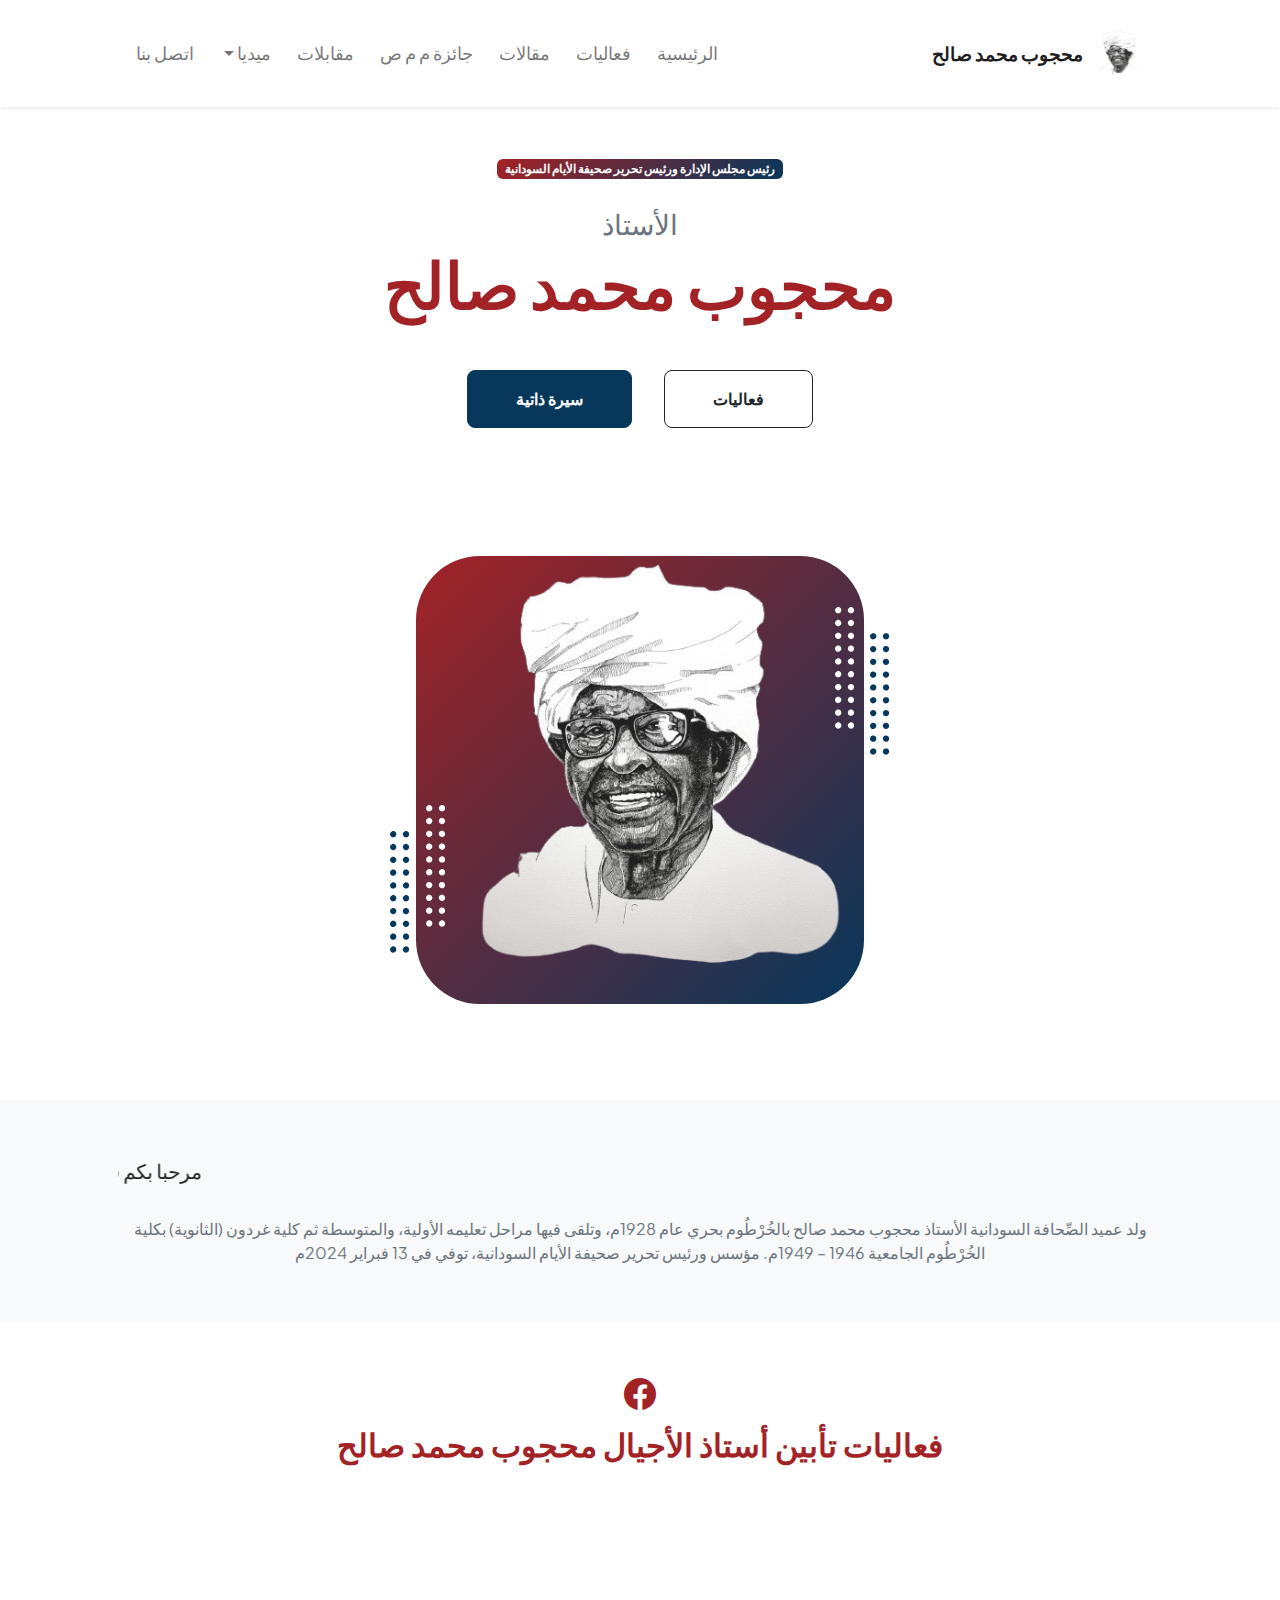
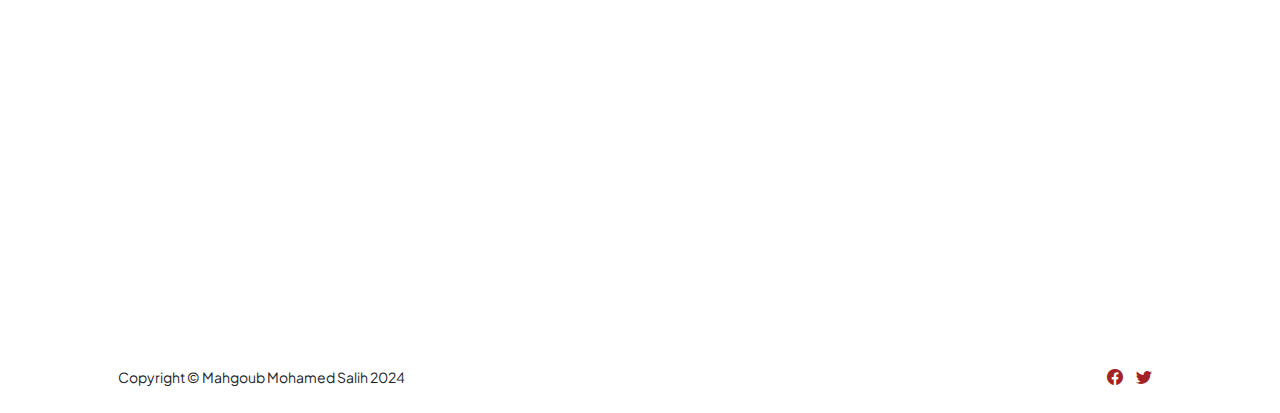
==== commit 965986c5: "add meta" ====
--- a/index.html
+++ b/index.html
@@ -30,12 +30,7 @@
         <meta property="og:description" content="  مرحبا بكم في الموقع الشخصي للصحفي السوداني محجوب محمد صالح">
         <meta property="og:image" content="https://i.ibb.co/MG7qCX3/MMS-Portait.jpg">
 
-        <style>
-            .container-fluid {
-        direction: rtl;
-        overflow-x: scroll;
-    }
-        </style>
+    
         </head>
     <body class="d-flex flex-column h-100">
         <main class="flex-shrink-0">
@@ -54,9 +49,10 @@
                         <ul class="navbar-nav me-auto mb-2 mb-lg-0">
                             <li class="nav-item"><a class="nav-link" href="index.html" style="font-size: 1.1rem;">الرئيسية</a></li>
                             <li class="nav-item"><a class="nav-link" href="events.html" style="font-size: 1.1rem;">فعاليات</a></li>
-                            <li class="nav-item"><a class="nav-link" href="interviews.html" style="font-size: 1.1rem;">مقابلات</a></li>
                             <li class="nav-item"><a class="nav-link" href="publications.html" style="font-size: 1.1rem;">مقالات</a></li>
                             <li class="nav-item"><a class="nav-link" href="mms-award.html" style="font-size: 1.1rem;"> جائزة م م ص</a></li>
+                            <li class="nav-item"><a class="nav-link" href="interviews.html" style="font-size: 1.1rem;">مقابلات</a></li>
+
 
                             <li class="nav-item dropdown">
                                 <a class="nav-link dropdown-toggle" href="#" id="navbarDropdownMedia" role="button" data-bs-toggle="dropdown" aria-expanded="false" style="font-size: 1.1rem;">
@@ -72,9 +68,6 @@
                     </div>
                 </div>
             </nav>
-            
-            
-            
             
                       
             <!-- Header-->
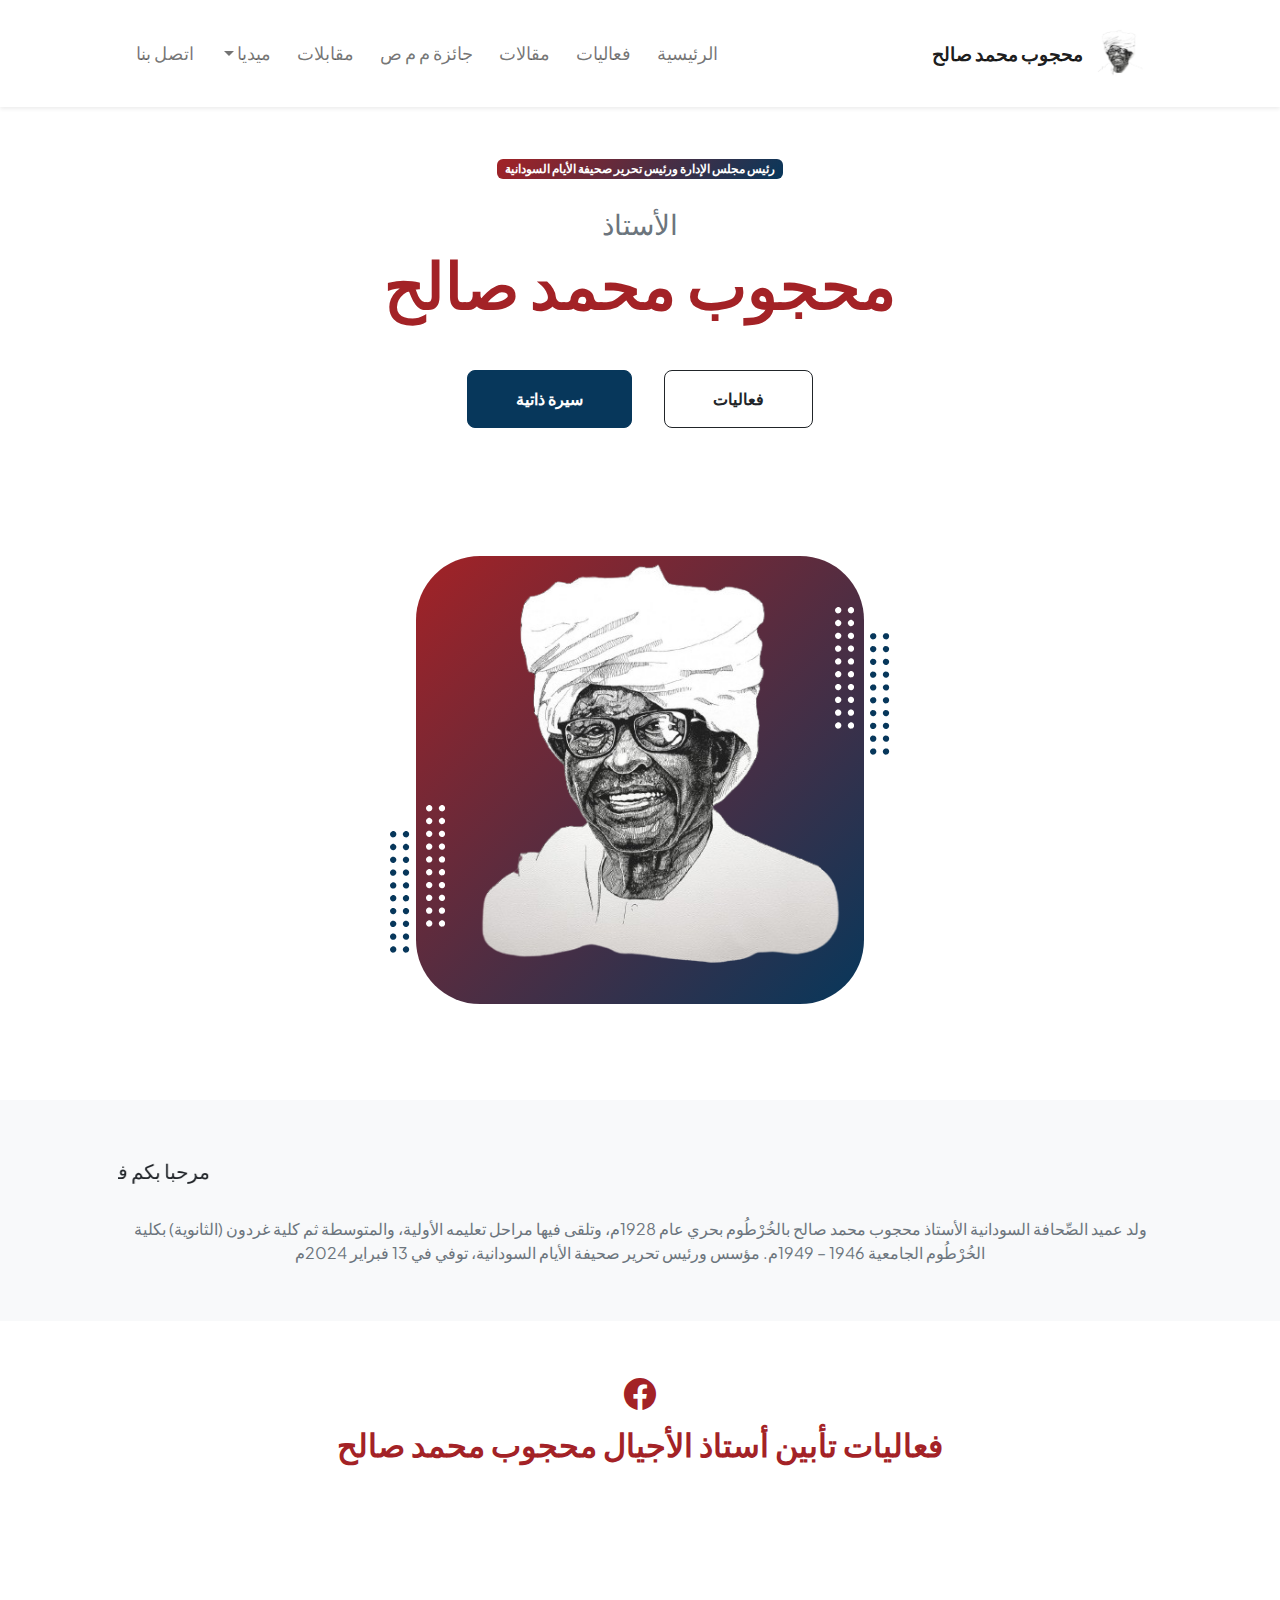
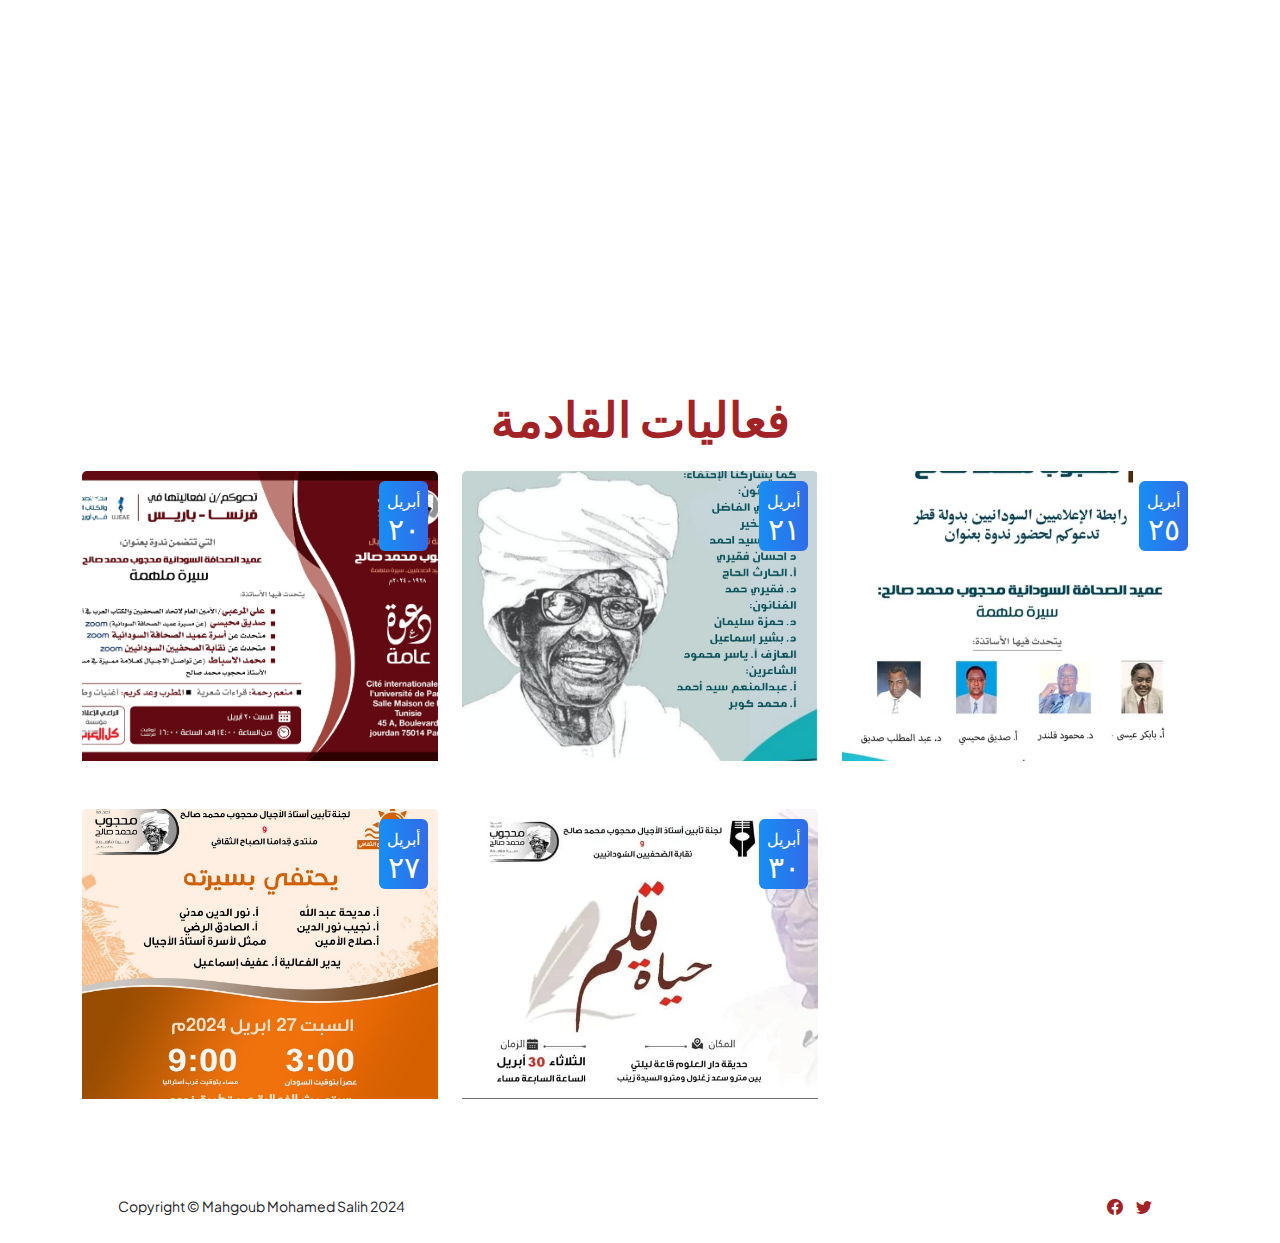
==== commit cba77e8a: "add meta" ====
--- a/index.html
+++ b/index.html
@@ -31,6 +31,81 @@
         <meta property="og:image" content="https://i.ibb.co/MG7qCX3/MMS-Portait.jpg">
 
     
+        <style>
+            .card-img-top {
+            height: 290px; /* Adjust the height as needed */
+            object-fit: cover; /* Maintain aspect ratio and cover container */
+            }
+
+            .blog-home2 h1,
+            .blog-home2 h2,
+            .blog-home2 h3,
+            .blog-home2 h4,
+            .blog-home2 h5,
+            .blog-home2 h6 {
+            color: #3e4555;
+            }
+
+            .blog-home2 .font-weight-medium {
+            font-weight: 500;
+            }
+
+            .blog-home2 .bg-light {
+            background-color: #f4f8fa !important;
+            }
+
+            .blog-home2 .subtitle {
+            color: #8d97ad;
+            line-height: 24px;
+            }
+
+            .blog-home2 .text-themecolor {
+            color: #316ce8;
+            }
+
+            .blog-home2 h5 {
+            line-height: 22px;
+            font-size: 18px;
+            }
+
+            .blog-home2 a.link {
+            color: #3e4555;
+            }
+
+            .blog-home2 a.link:hover {
+            color: #316ce8;
+            }
+
+            .blog-home2 .on-hover {
+            -webkit-transition: 0.2s ease-in;
+            -o-transition: 0.2s ease-in;
+            transition: 0.2s ease-in;
+            }
+
+            .blog-home2 .on-hover:hover {
+            -webkit-transform: translateY(-10px);
+            -ms-transform: translateY(-10px);
+            transform: translateY(-10px);
+            }
+
+            .blog-home2 .date-pos {
+            right: 10px;
+            top: 10px;
+            }
+
+            .blog-home2 .date-pos span {
+            font-size: 30px;
+            line-height: 30px;
+            }
+            .blog-home2 .bg-info-gradiant {
+                background: #188ef4;
+                background: -webkit-linear-gradient(legacy-direction(to right), #188ef4 0%, #316ce8 100%);
+                background: -webkit-gradient(linear, left top, right top, from(#188ef4), to(#316ce8));
+                background: -webkit-linear-gradient(left, #188ef4 0%, #316ce8 100%);
+                background: -o-linear-gradient(left, #188ef4 0%, #316ce8 100%);
+                background: linear-gradient(to right, #188ef4 0%, #316ce8 100%);
+            }
+        </style>
         </head>
     <body class="d-flex flex-column h-100">
         <main class="flex-shrink-0">
@@ -287,6 +362,67 @@
     </div>
 </section>
 
+
+<div class="blog-home2 py-5">
+    <div class="container">
+      <!-- Row  -->
+      <div class="row justify-content-center">
+        <!-- Column -->
+        <div class="col-md-8 text-center">
+            <h3 class="display-5 fw-bolder mb-0"><span style="color: var(--bs-dark-red); class="d-inline"> فعاليات القادمة</span></h3>
+        </div>
+        <!-- Column -->
+      </div>
+      <div class="row mt-4">
+        <!-- Column -->
+        <div class="col-md-4 on-hover">
+            <div class="card border-0 mb-4">
+                <a href="#"><img class="card-img-top" src="assets/events/20-apr.jpeg" alt="wrappixel kit"></a>
+                <div class="date-pos bg-info-gradiant p-2 d-inline-block text-center rounded text-white position-absolute">أبريل<span class="d-block">٢٠ </span></div>
+                <div class="event-location bg-dark-red p-2 d-inline-block text-center rounded text-white position-absolute">باريس</div> <!-- Added class event-location -->
+            </div>
+        </div>
+        
+        
+        <!-- Column -->
+        <div class="col-md-4 on-hover">
+          <div class="card border-0 mb-4">
+            <a href="#"><img class="card-img-top" src="assets/events/21-apr.jpeg" alt="wrappixel kit"></a>
+            <div class="date-pos bg-info-gradiant p-2 d-inline-block text-center rounded text-white position-absolute">أبريل<span class="d-block">٢١ </span></div>
+          </div>
+        </div>
+        <!-- Column -->
+        <div class="col-md-4 on-hover">
+          <div class="card border-0 mb-4">
+            <a href="#"><img class="card-img-top" src="assets/events/25-apr.jpeg" alt="wrappixel kit"></a>
+            <div class="date-pos bg-info-gradiant p-2 d-inline-block text-center rounded text-white position-absolute">أبريل<span class="d-block">٢٥</span></div>
+          </div>
+        </div>
+        
+      </div>
+
+    <!-- Second Row -->
+      <div class="row mt-4">
+        <!-- Column -->
+        <div class="col-md-4 on-hover">
+            <div class="card border-0 mb-4">
+              <a href="#"><img class="card-img-top" src="assets/events/27-apr.jpeg" alt="wrappixel kit"></a>
+              <div class="date-pos bg-info-gradiant p-2 d-inline-block text-center rounded text-white position-absolute">أبريل<span class="d-block">٢٧</span></div>
+            </div>
+          </div>
+        
+        <!-- Column -->
+        <div class="col-md-4 on-hover">
+            <div class="card border-0 mb-4">
+              <a href="#"><img class="card-img-top" src="assets/events/30-apr.jpeg" alt="wrappixel kit"></a>
+              <div class="date-pos bg-info-gradiant p-2 d-inline-block text-center rounded text-white position-absolute">أبريل<span class="d-block">٣٠</span></div>
+            </div>
+          </div>
+       
+      </div>
+    </div>
+  </div>
+
             
 
         </main>
@@ -317,5 +453,78 @@
         <script src="path/to/bootstrap.min.js"></script>
         <!-- Include Bootstrap Hover Dropdown JavaScript -->
         <script src="path/to/bootstrap-hover-dropdown.js"></script>
+
+        <script>
+            // Master DOManipulator v2 ------------------------------------------------------------
+            const items = document.querySelectorAll('.item'),
+            bullets = document.querySelectorAll('.bullet'),
+            headerItems = document.querySelectorAll('.item-header'),
+            descriptionItems = document.querySelectorAll('.item-description'),
+            activeDelay = .76,
+            interval = 5000;
+
+            let current = 0;
+
+            const slider = {
+            init: () => {
+                bullets.forEach(bullet => bullet.addEventListener('click', (e) => { slider.clickedControl(e) }));
+                bullets[current].classList.add('active');
+                items[current].classList.add('active');
+            },
+            nextSlide: () => { // Increment current slide and add active class
+                slider.reset();
+                if (current === items.length - 1) current = -1; // Check if current slide is last in array
+                current++;
+                bullets[current].classList.add('active');
+                items[current].classList.add('active');
+                slider.transitionDelay(headerItems);
+                slider.transitionDelay(descriptionItems);
+            },
+            clickedControl: (e) => { // Add active class to clicked bullet and corresponding slide
+                slider.reset();
+                clearInterval(intervalF);
+
+                const bullet = e.target,
+                dataIndex = Number(bullet.dataset.index);
+
+                bullet.classList.add('active');
+                items.forEach((item, index) => {
+                if (index === dataIndex) { // Add active class to corresponding slide
+                    item.classList.add('active');
+                }
+                })
+                current = dataIndex; // Update current slide
+                slider.transitionDelay(headerItems);
+                slider.transitionDelay(descriptionItems);
+                intervalF = setInterval(slider.nextSlide, interval); // Fire that bad boi back up
+            },
+            reset: () => { // Remove active classes
+                items.forEach(item => item.classList.remove('active'));
+                bullets.forEach(bullet => bullet.classList.remove('active'));
+            },
+            transitionDelay: (items) => { // Set incrementing css transition-delay for .item-header & .item-description, .vertical-part, b elements
+                let seconds;
+
+                items.forEach(item => {
+                const children = item.childNodes; // .vertical-part(s)
+                let count = 1,
+                    delay;
+
+                item.classList.value === 'item-header' ? seconds = .015 : seconds = .007;
+
+                children.forEach(child => { // iterate through .vertical-part(s) and style b element
+                    if (child.classList) {
+                    item.parentNode.classList.contains('active') ? delay = count * seconds + activeDelay : delay = count * seconds;
+                    child.firstElementChild.style.transitionDelay = `${delay}s`; // b element
+                    count++;
+                    }
+                })
+                })
+            },
+            }
+
+            let intervalF = setInterval(slider.nextSlide, interval);
+            slider.init();
+        </script>
     </body>
 </html>
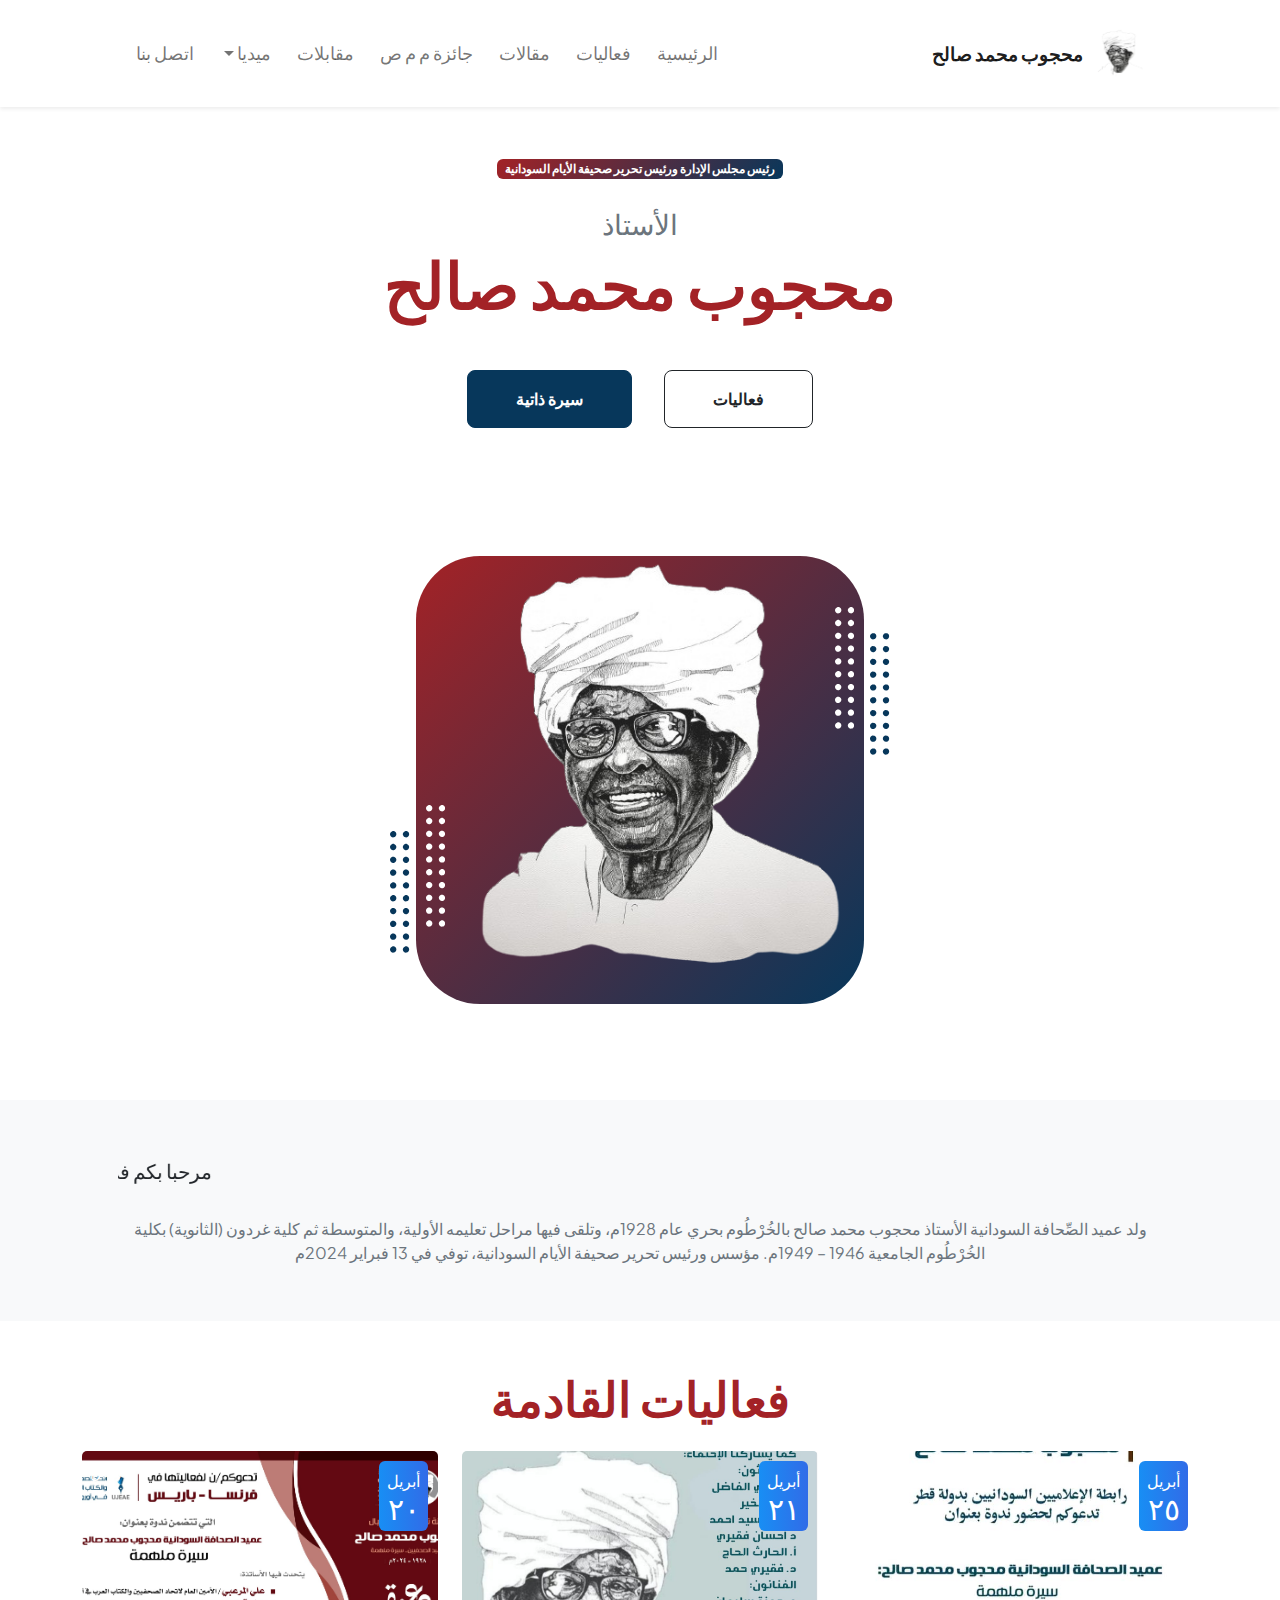
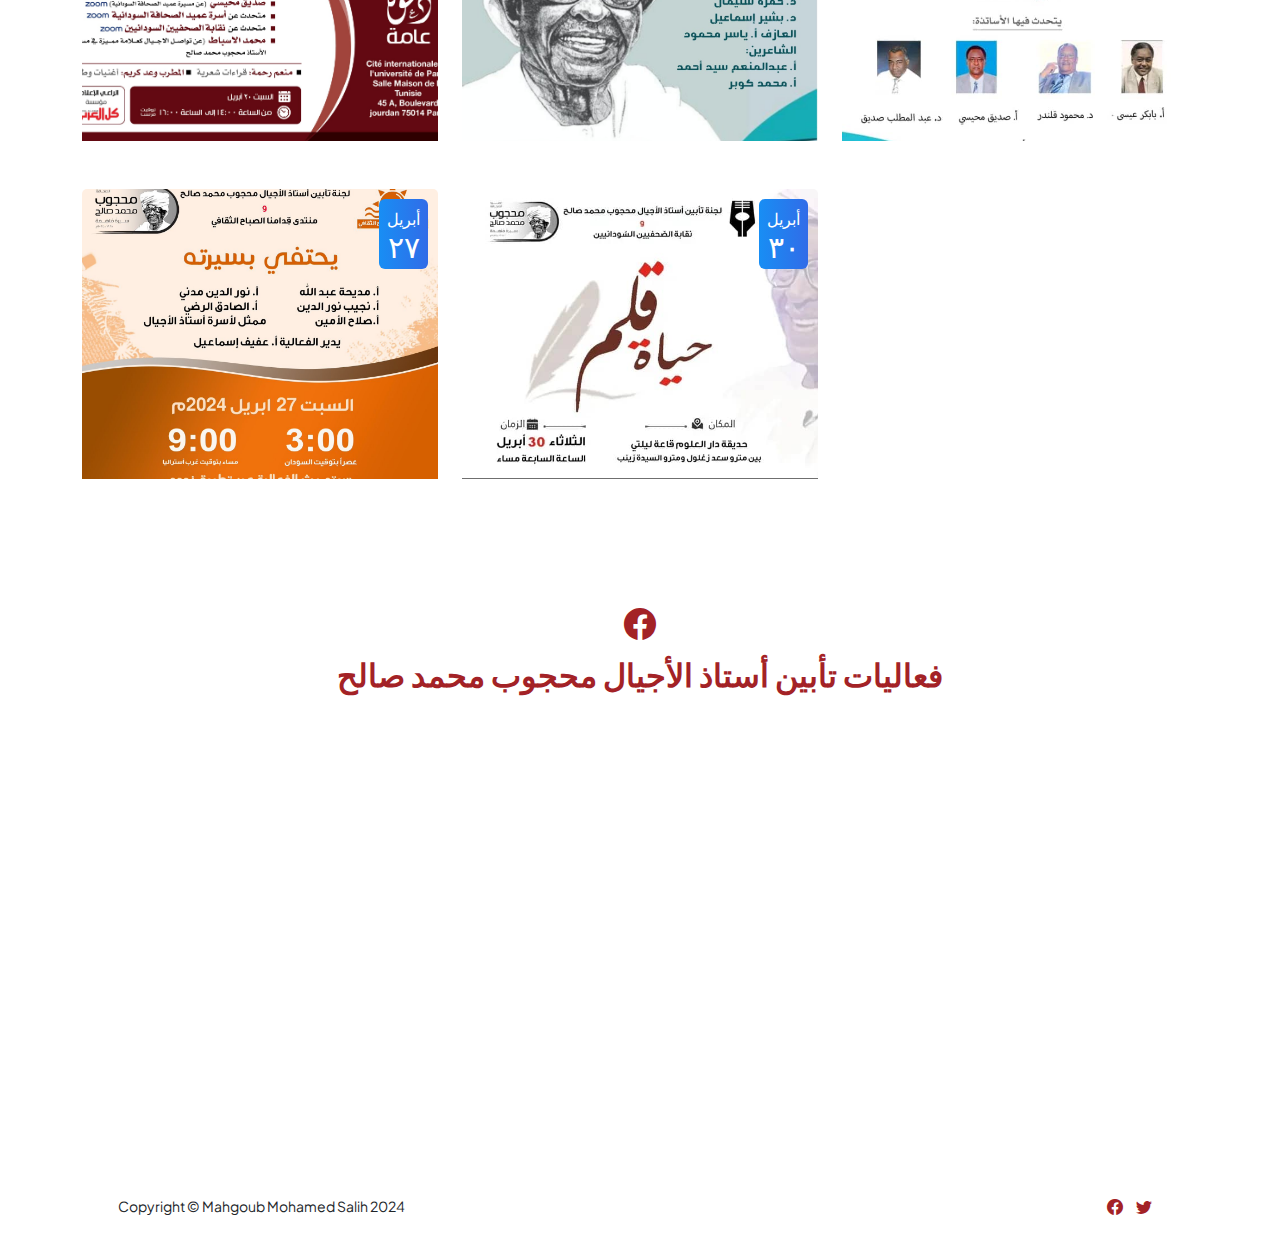
==== commit 862d661d: "add meta" ====
--- a/index.html
+++ b/index.html
@@ -307,9 +307,69 @@
                     </div>
                 </div>
             </section>
-            
-            
-            <!-- Facebook Posts Section-->
+
+
+<div class="blog-home2 py-5">
+    <div class="container">
+      <!-- Row  -->
+      <div class="row justify-content-center">
+        <!-- Column -->
+        <div class="col-md-8 text-center">
+            <h3 class="display-5 fw-bolder mb-0"><span style="color: var(--bs-dark-red); class="d-inline"> فعاليات القادمة</span></h3>
+        </div>
+        <!-- Column -->
+      </div>
+      <div class="row mt-4">
+        <!-- Column -->
+        <div class="col-md-4 on-hover">
+            <div class="card border-0 mb-4">
+                <a href="#"><img class="card-img-top" src="assets/events/20-apr.jpeg" alt="wrappixel kit"></a>
+                <div class="date-pos bg-info-gradiant p-2 d-inline-block text-center rounded text-white position-absolute">أبريل<span class="d-block">٢٠ </span></div>
+                <div class="event-location bg-dark-red p-2 d-inline-block text-center rounded text-white position-absolute">باريس</div> <!-- Added class event-location -->
+            </div>
+        </div>
+        
+        
+        <!-- Column -->
+        <div class="col-md-4 on-hover">
+          <div class="card border-0 mb-4">
+            <a href="#"><img class="card-img-top" src="assets/events/21-apr.jpeg" alt="wrappixel kit"></a>
+            <div class="date-pos bg-info-gradiant p-2 d-inline-block text-center rounded text-white position-absolute">أبريل<span class="d-block">٢١ </span></div>
+          </div>
+        </div>
+        <!-- Column -->
+        <div class="col-md-4 on-hover">
+          <div class="card border-0 mb-4">
+            <a href="#"><img class="card-img-top" src="assets/events/25-apr.jpeg" alt="wrappixel kit"></a>
+            <div class="date-pos bg-info-gradiant p-2 d-inline-block text-center rounded text-white position-absolute">أبريل<span class="d-block">٢٥</span></div>
+          </div>
+        </div>
+        
+      </div>
+
+    <!-- Second Row -->
+      <div class="row mt-4">
+        <!-- Column -->
+        <div class="col-md-4 on-hover">
+            <div class="card border-0 mb-4">
+              <a href="#"><img class="card-img-top" src="assets/events/27-apr.jpeg" alt="wrappixel kit"></a>
+              <div class="date-pos bg-info-gradiant p-2 d-inline-block text-center rounded text-white position-absolute">أبريل<span class="d-block">٢٧</span></div>
+            </div>
+          </div>
+        
+        <!-- Column -->
+        <div class="col-md-4 on-hover">
+            <div class="card border-0 mb-4">
+              <a href="#"><img class="card-img-top" src="assets/events/30-apr.jpeg" alt="wrappixel kit"></a>
+              <div class="date-pos bg-info-gradiant p-2 d-inline-block text-center rounded text-white position-absolute">أبريل<span class="d-block">٣٠</span></div>
+            </div>
+          </div>
+       
+      </div>
+    </div>
+  </div>
+
+      <!-- Facebook Posts Section-->
 <section class="bg-white">
     <div class="container-fluid px-5 my-5" dir="rtl">
         <div class="row gx-5 justify-content-center">
@@ -361,67 +421,6 @@
         </div>
     </div>
 </section>
-
-
-<div class="blog-home2 py-5">
-    <div class="container">
-      <!-- Row  -->
-      <div class="row justify-content-center">
-        <!-- Column -->
-        <div class="col-md-8 text-center">
-            <h3 class="display-5 fw-bolder mb-0"><span style="color: var(--bs-dark-red); class="d-inline"> فعاليات القادمة</span></h3>
-        </div>
-        <!-- Column -->
-      </div>
-      <div class="row mt-4">
-        <!-- Column -->
-        <div class="col-md-4 on-hover">
-            <div class="card border-0 mb-4">
-                <a href="#"><img class="card-img-top" src="assets/events/20-apr.jpeg" alt="wrappixel kit"></a>
-                <div class="date-pos bg-info-gradiant p-2 d-inline-block text-center rounded text-white position-absolute">أبريل<span class="d-block">٢٠ </span></div>
-                <div class="event-location bg-dark-red p-2 d-inline-block text-center rounded text-white position-absolute">باريس</div> <!-- Added class event-location -->
-            </div>
-        </div>
-        
-        
-        <!-- Column -->
-        <div class="col-md-4 on-hover">
-          <div class="card border-0 mb-4">
-            <a href="#"><img class="card-img-top" src="assets/events/21-apr.jpeg" alt="wrappixel kit"></a>
-            <div class="date-pos bg-info-gradiant p-2 d-inline-block text-center rounded text-white position-absolute">أبريل<span class="d-block">٢١ </span></div>
-          </div>
-        </div>
-        <!-- Column -->
-        <div class="col-md-4 on-hover">
-          <div class="card border-0 mb-4">
-            <a href="#"><img class="card-img-top" src="assets/events/25-apr.jpeg" alt="wrappixel kit"></a>
-            <div class="date-pos bg-info-gradiant p-2 d-inline-block text-center rounded text-white position-absolute">أبريل<span class="d-block">٢٥</span></div>
-          </div>
-        </div>
-        
-      </div>
-
-    <!-- Second Row -->
-      <div class="row mt-4">
-        <!-- Column -->
-        <div class="col-md-4 on-hover">
-            <div class="card border-0 mb-4">
-              <a href="#"><img class="card-img-top" src="assets/events/27-apr.jpeg" alt="wrappixel kit"></a>
-              <div class="date-pos bg-info-gradiant p-2 d-inline-block text-center rounded text-white position-absolute">أبريل<span class="d-block">٢٧</span></div>
-            </div>
-          </div>
-        
-        <!-- Column -->
-        <div class="col-md-4 on-hover">
-            <div class="card border-0 mb-4">
-              <a href="#"><img class="card-img-top" src="assets/events/30-apr.jpeg" alt="wrappixel kit"></a>
-              <div class="date-pos bg-info-gradiant p-2 d-inline-block text-center rounded text-white position-absolute">أبريل<span class="d-block">٣٠</span></div>
-            </div>
-          </div>
-       
-      </div>
-    </div>
-  </div>
 
             
 
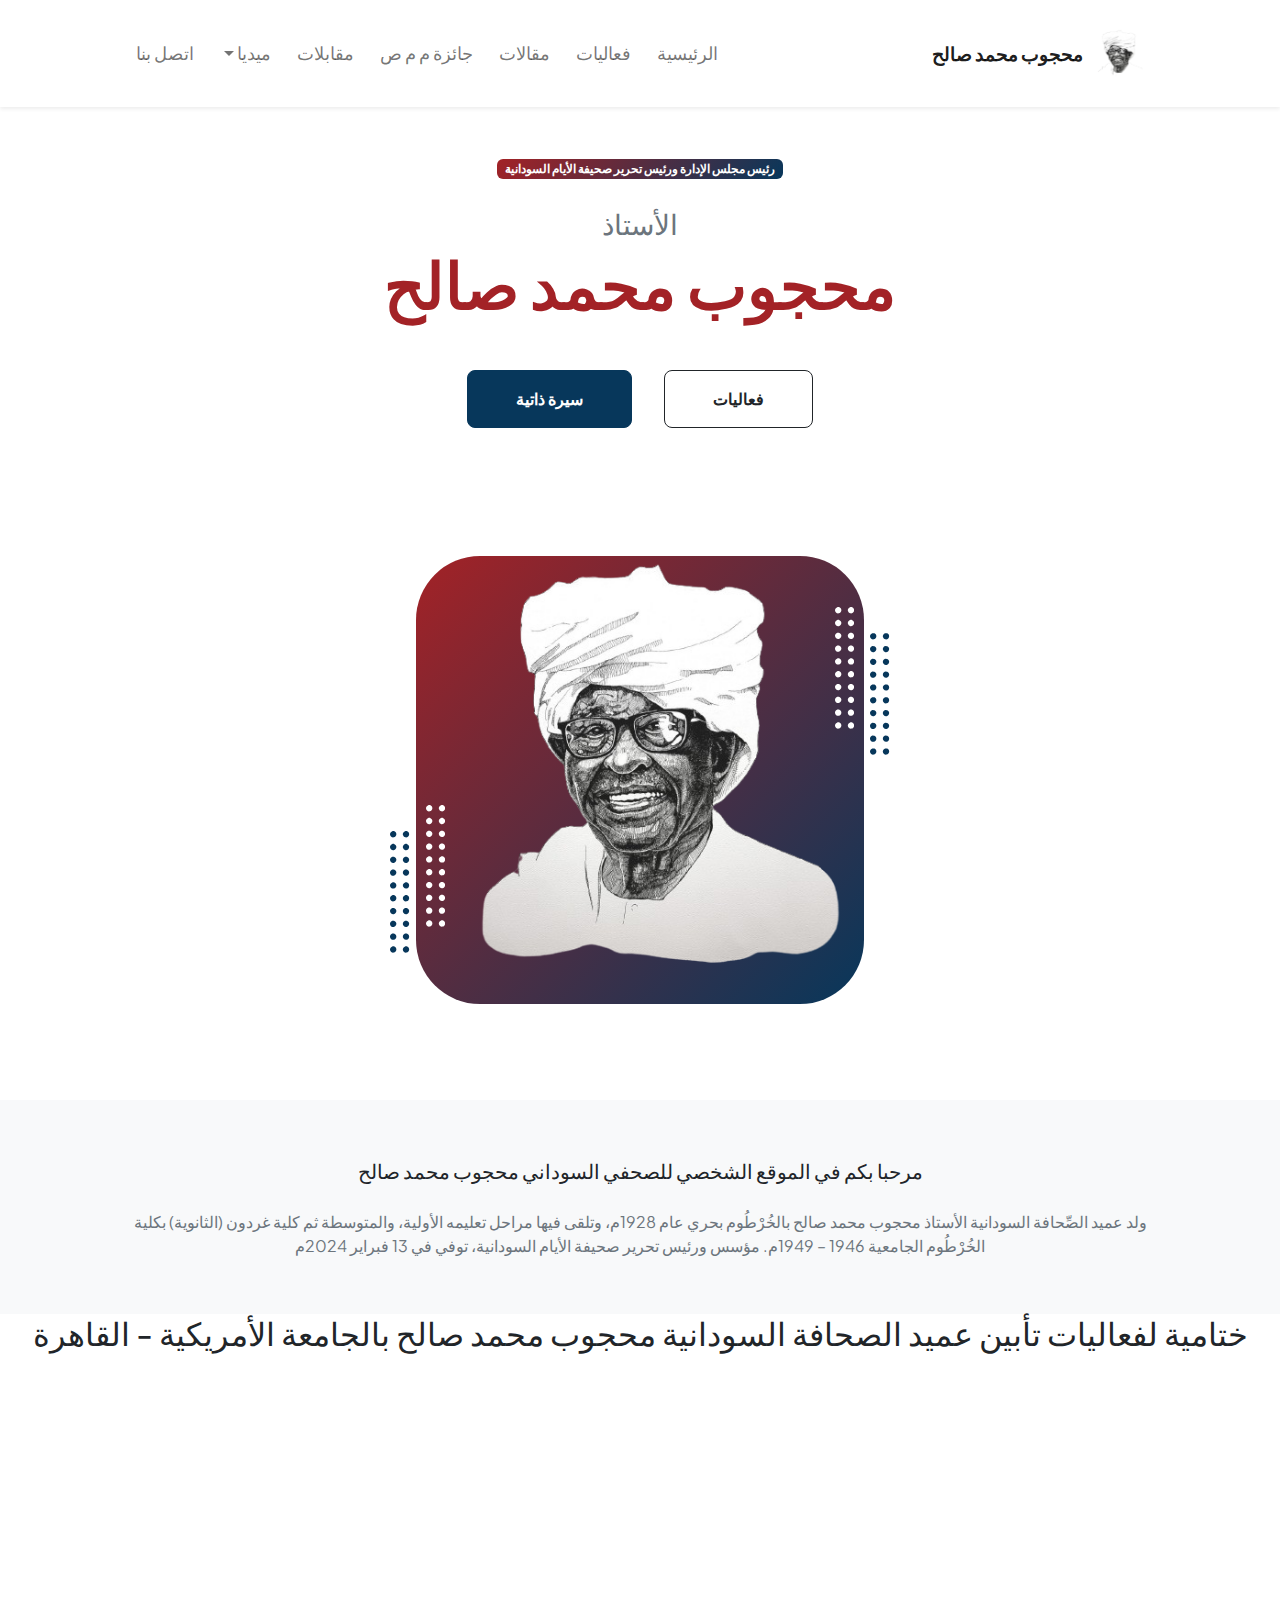
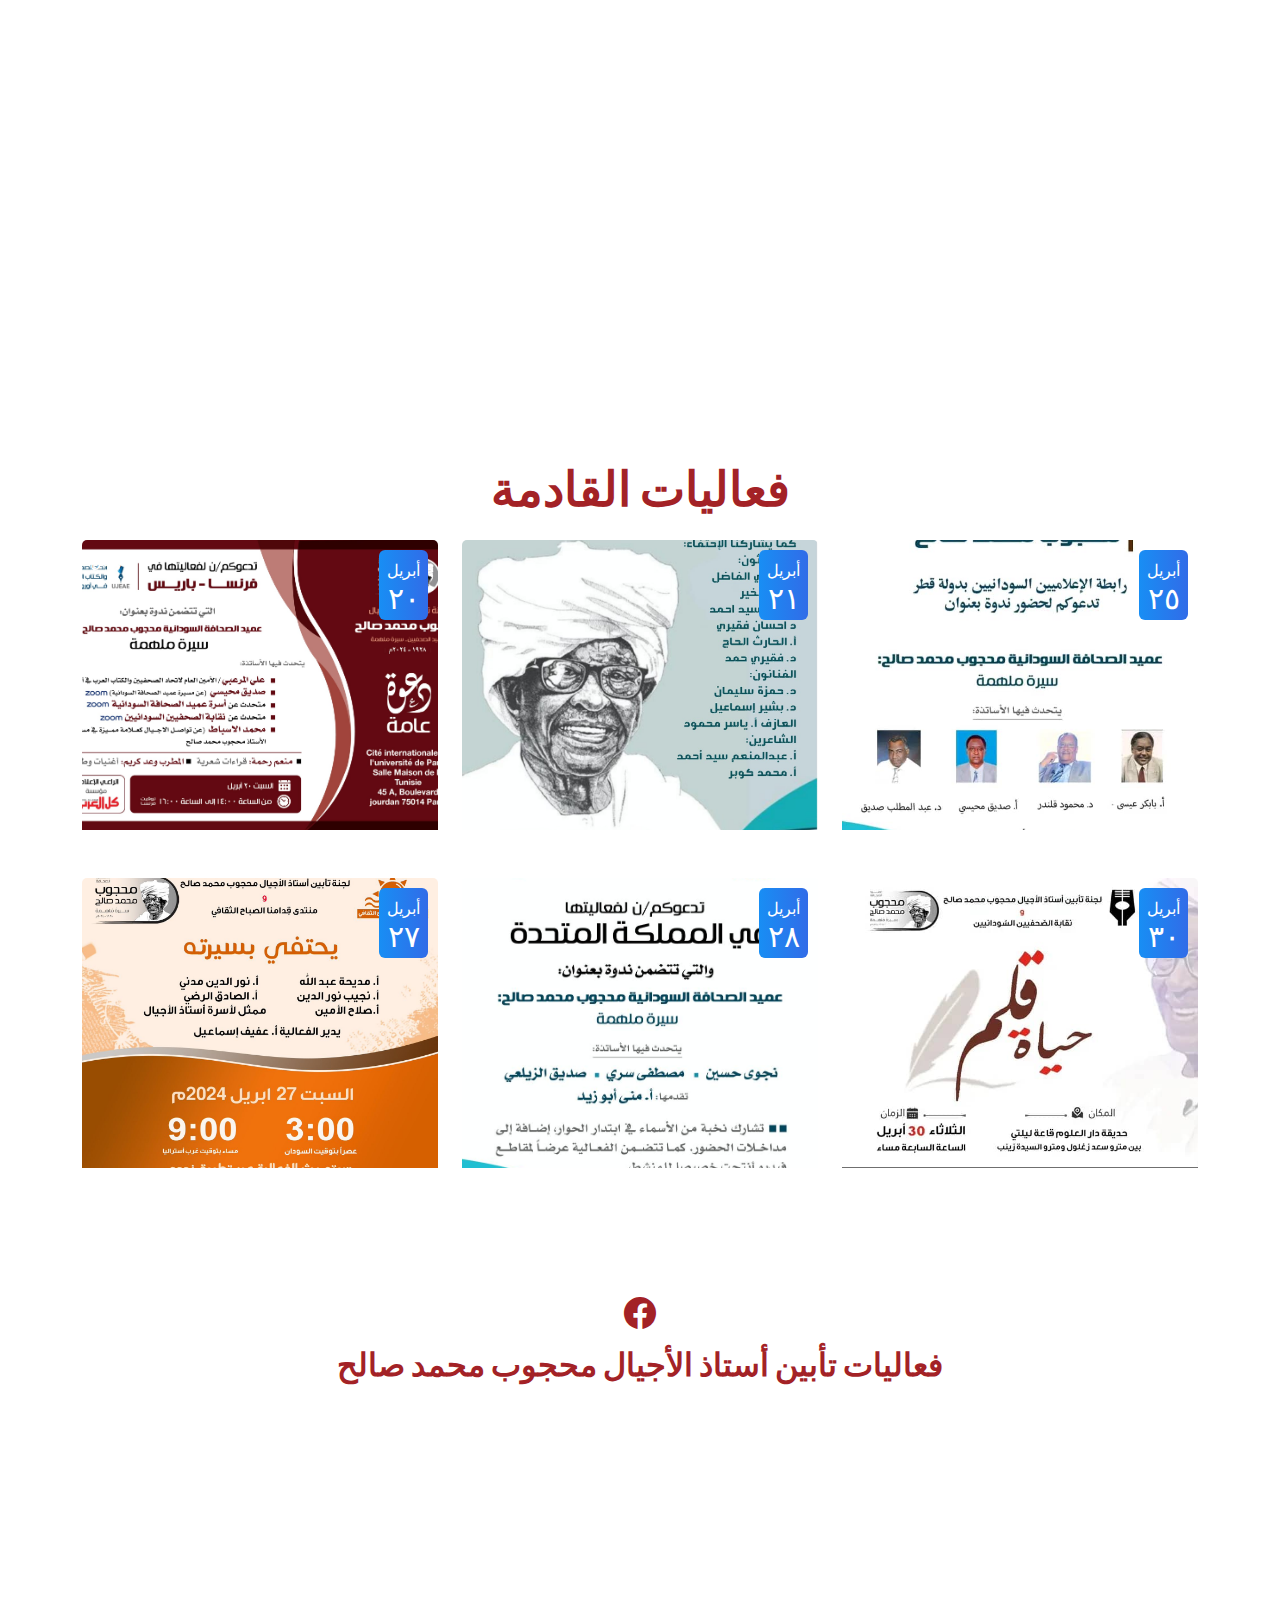
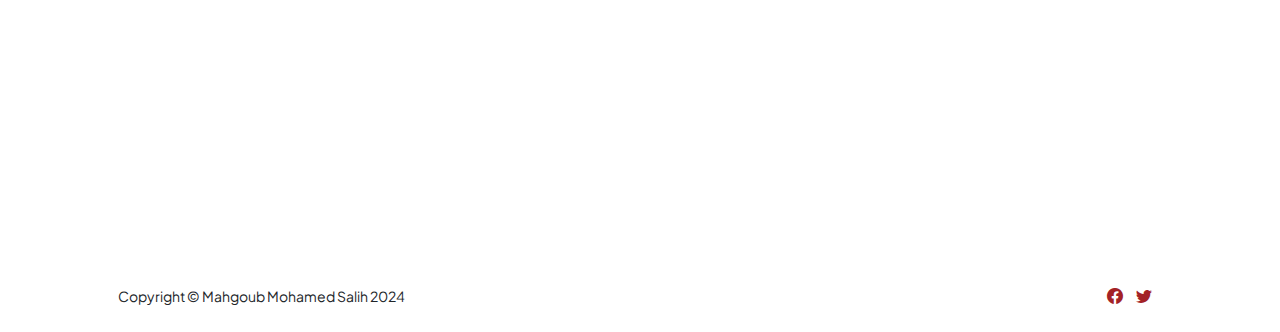
==== commit fcd6b86b: "add meta" ====
--- a/index.html
+++ b/index.html
@@ -297,9 +297,7 @@
                                 <!-- Apply marquee style to make the text scroll -->
                                 <p class="lead fw-light mb-4" style="overflow: hidden;">
                                     <!-- Wrap the text in a marquee tag -->
-                                    <marquee behavior="scroll" direction="right" scrollamount="10">
                                         مرحبا بكم في الموقع الشخصي للصحفي السوداني محجوب محمد صالح
-                                    </marquee>
                                 </p>
                                 <p class="text-muted">ولد عميد الصِّحافة السودانية الأستاذ محجوب محمد صالح بالخُرْطُوم بحري عام 1928م، وتلقى فيها مراحل تعليمه الأولية، والمتوسطة ثم كلية غردون (الثانوية) بكلية الخُرْطُوم الجامعية 1946 – 1949م. مؤسس ورئيس تحرير صحيفة الأيام السودانية، توفي في 13 فبراير 2024م</p>
                             </div>
@@ -308,7 +306,18 @@
                 </div>
             </section>
 
-
+            <section>
+                <h2 class="text-center mb-4">ختامية لفعاليات تأبين عميد الصحافة السودانية محجوب محمد صالح بالجامعة الأمريكية - القاهرة</h2>
+                <div class="text-center">
+                    <iframe src="https://www.facebook.com/plugins/video.php?height=628&href=https%3A%2F%2Fwww.facebook.com%2FMahgMSMemorial%2Fvideos%2F1001894271360340%2F&show_text=true&width=1120&t=0" 
+                            width="1120" height="628" style="border:none;overflow:hidden" scrolling="no" frameborder="0" 
+                            allowfullscreen="true" allow="autoplay; clipboard-write; encrypted-media; picture-in-picture; web-share" 
+                            allowFullScreen="true" autoplay></iframe>
+                </div>
+            </section>
+            
+            
+            
 <div class="blog-home2 py-5">
     <div class="container">
       <!-- Row  -->
@@ -346,7 +355,7 @@
         </div>
         
       </div>
-
+      
     <!-- Second Row -->
       <div class="row mt-4">
         <!-- Column -->
@@ -356,7 +365,13 @@
               <div class="date-pos bg-info-gradiant p-2 d-inline-block text-center rounded text-white position-absolute">أبريل<span class="d-block">٢٧</span></div>
             </div>
           </div>
-        
+        <!-- Column -->
+        <div class="col-md-4 on-hover">
+            <div class="card border-0 mb-4">
+              <a href="#"><img class="card-img-top" src="assets/events/28-apr.jpeg" alt="wrappixel kit"></a>
+              <div class="date-pos bg-info-gradiant p-2 d-inline-block text-center rounded text-white position-absolute">أبريل<span class="d-block">٢٨</span></div>
+            </div>
+          </div>
         <!-- Column -->
         <div class="col-md-4 on-hover">
             <div class="card border-0 mb-4">
@@ -364,7 +379,6 @@
               <div class="date-pos bg-info-gradiant p-2 d-inline-block text-center rounded text-white position-absolute">أبريل<span class="d-block">٣٠</span></div>
             </div>
           </div>
-       
       </div>
     </div>
   </div>
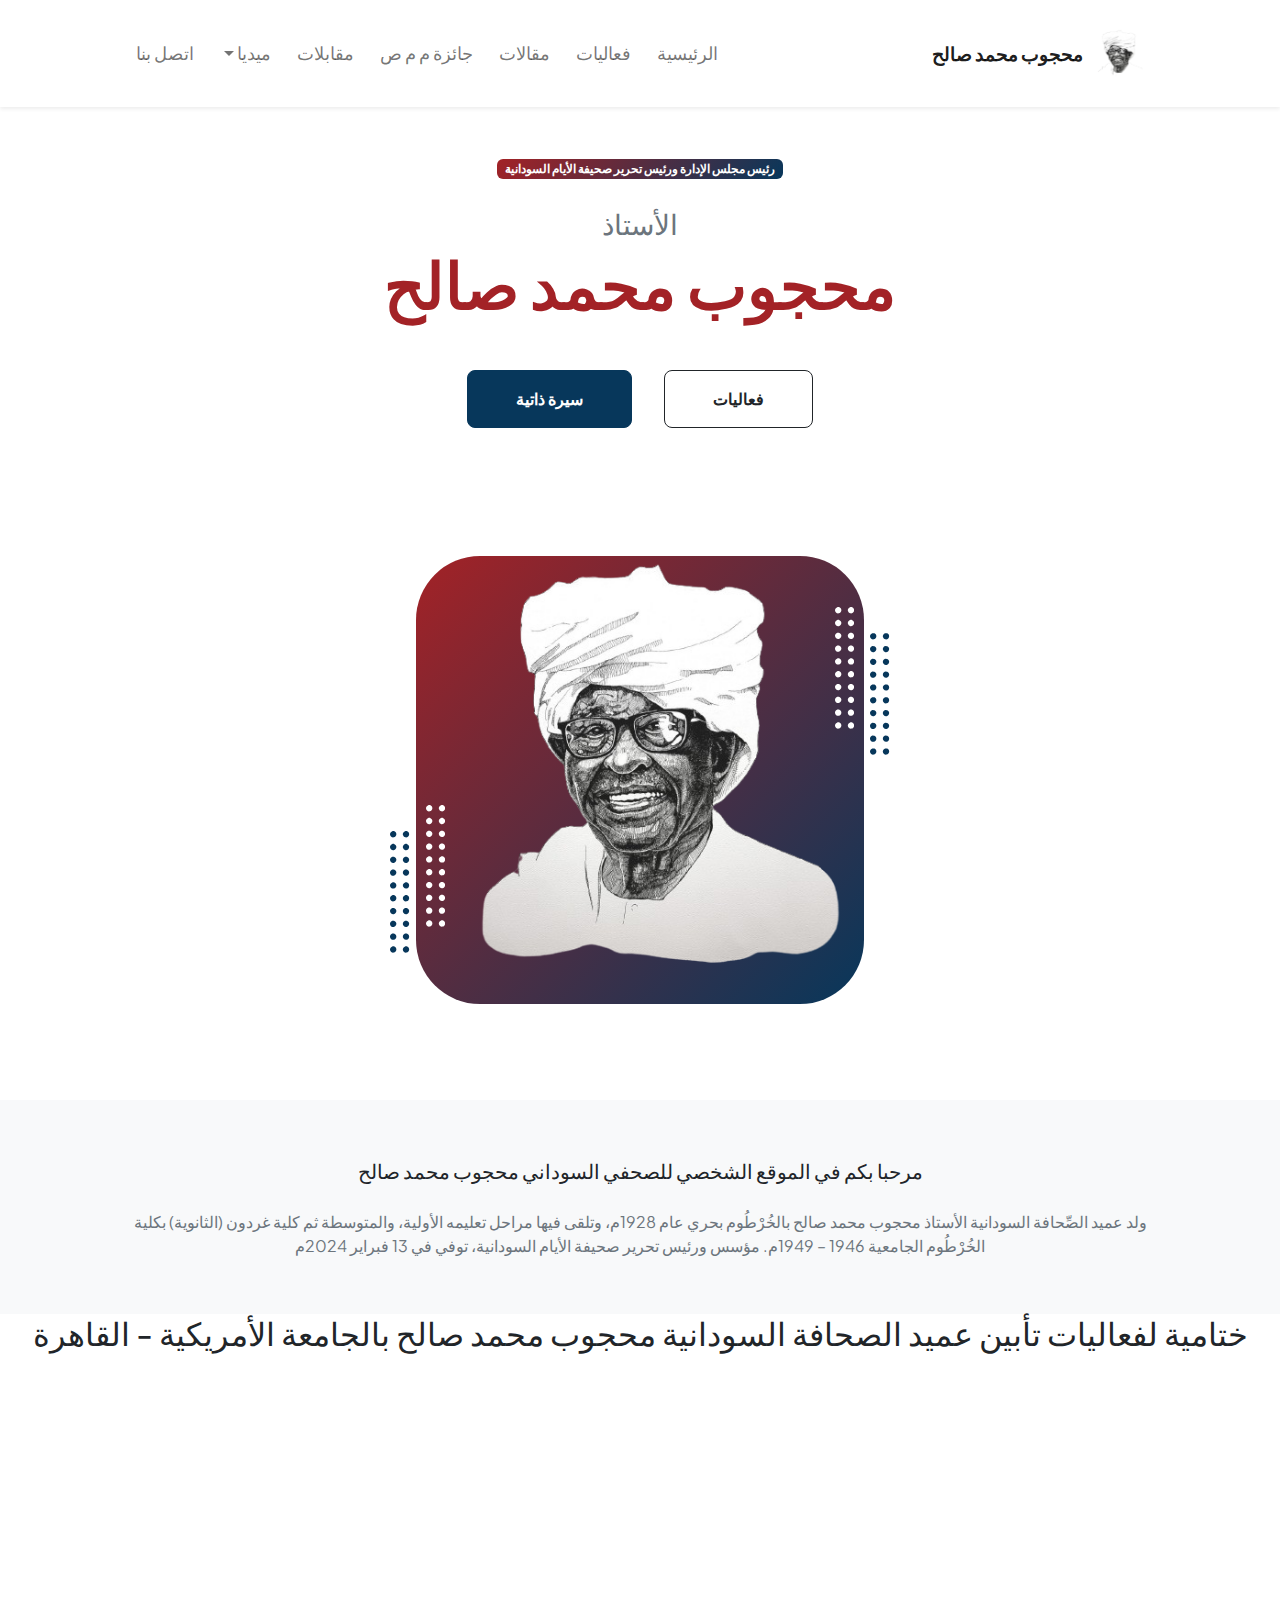
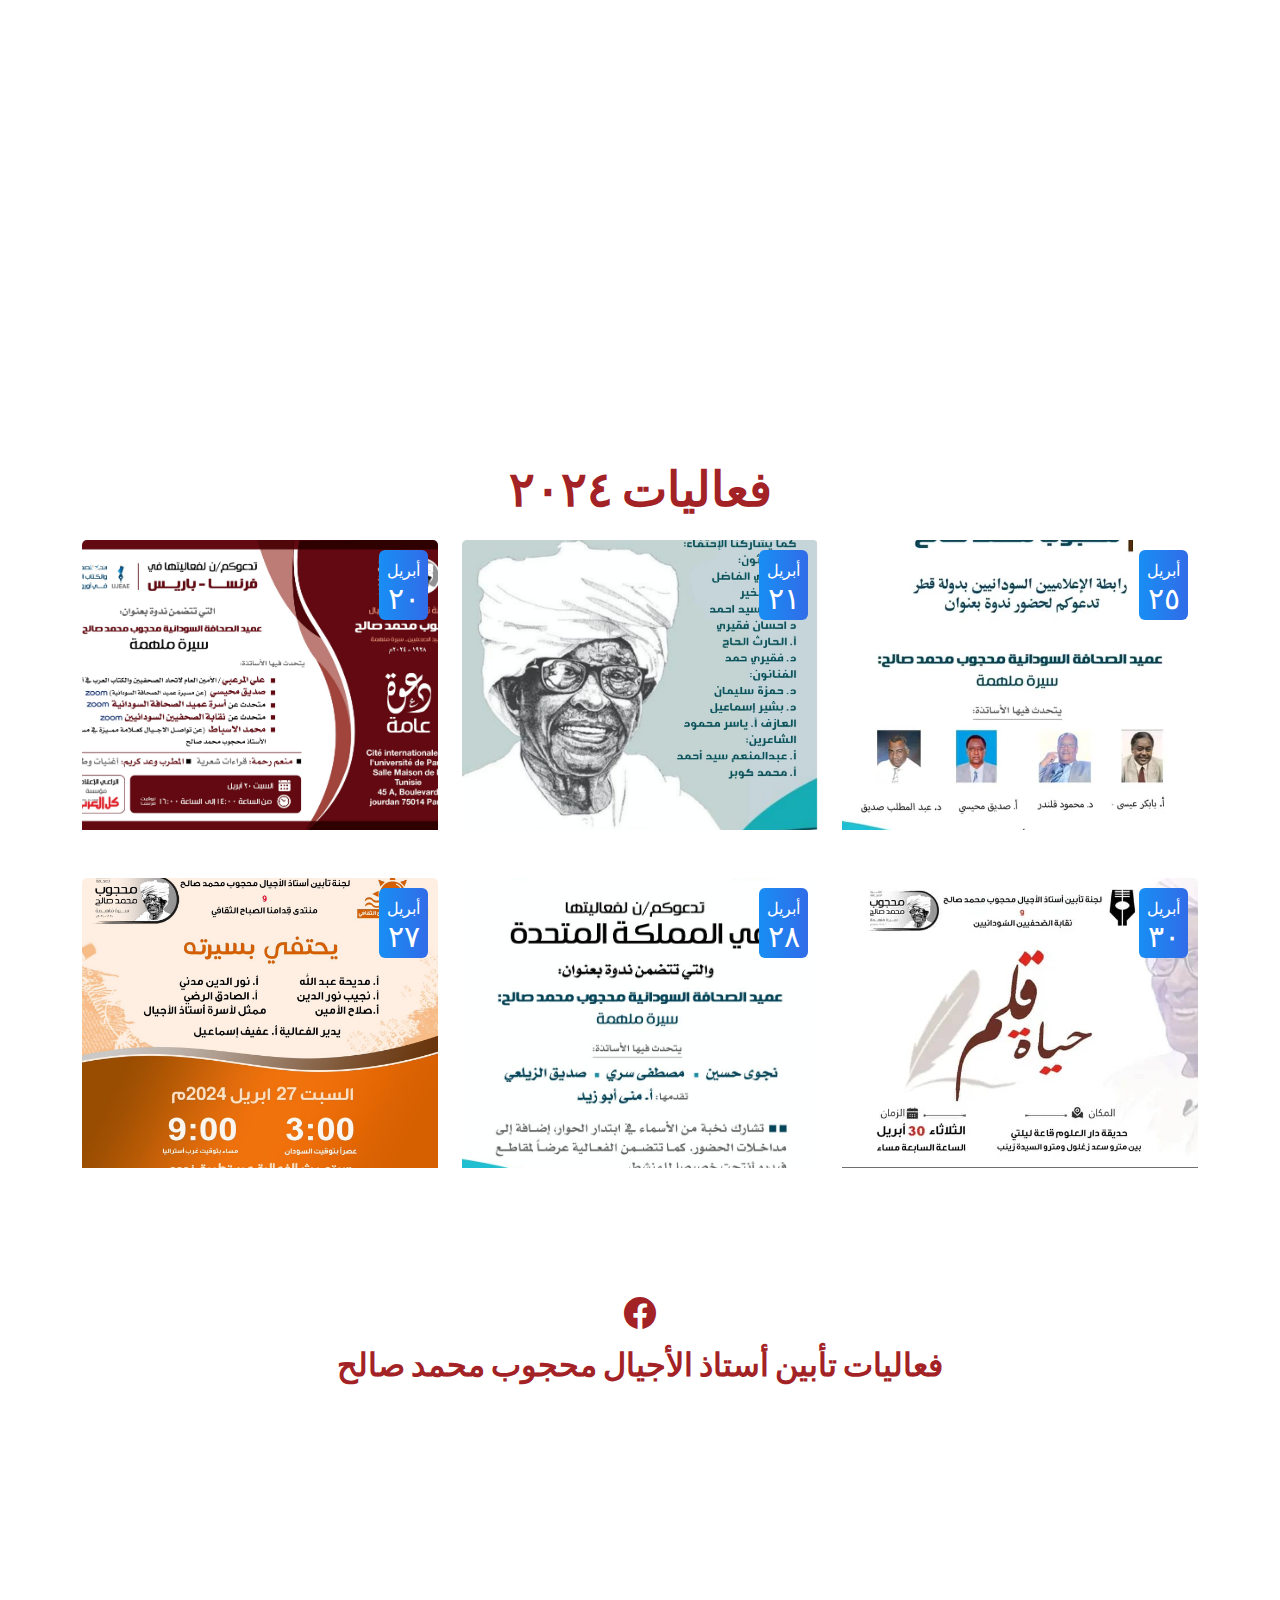
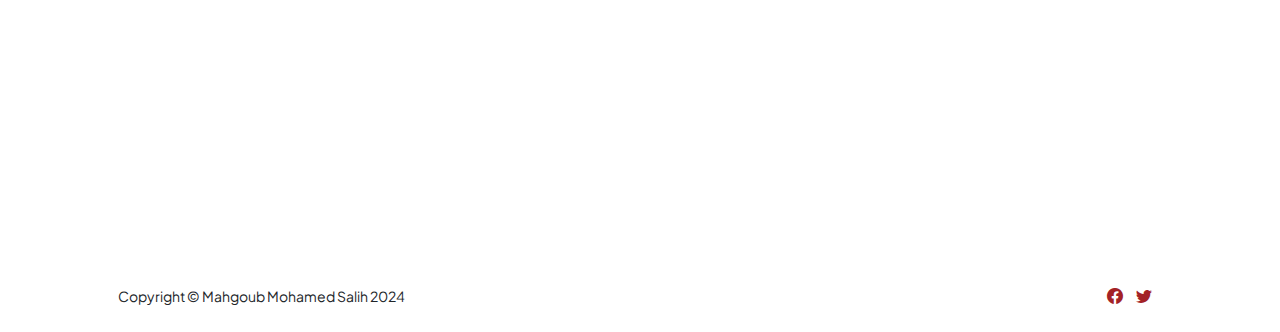
==== commit 5b5d8e51: "add meta" ====
--- a/index.html
+++ b/index.html
@@ -324,7 +324,7 @@
       <div class="row justify-content-center">
         <!-- Column -->
         <div class="col-md-8 text-center">
-            <h3 class="display-5 fw-bolder mb-0"><span style="color: var(--bs-dark-red); class="d-inline"> فعاليات القادمة</span></h3>
+            <h3 class="display-5 fw-bolder mb-0"><span style="color: var(--bs-dark-red); class="d-inline"> فعاليات ٢٠٢٤</span></h3>
         </div>
         <!-- Column -->
       </div>
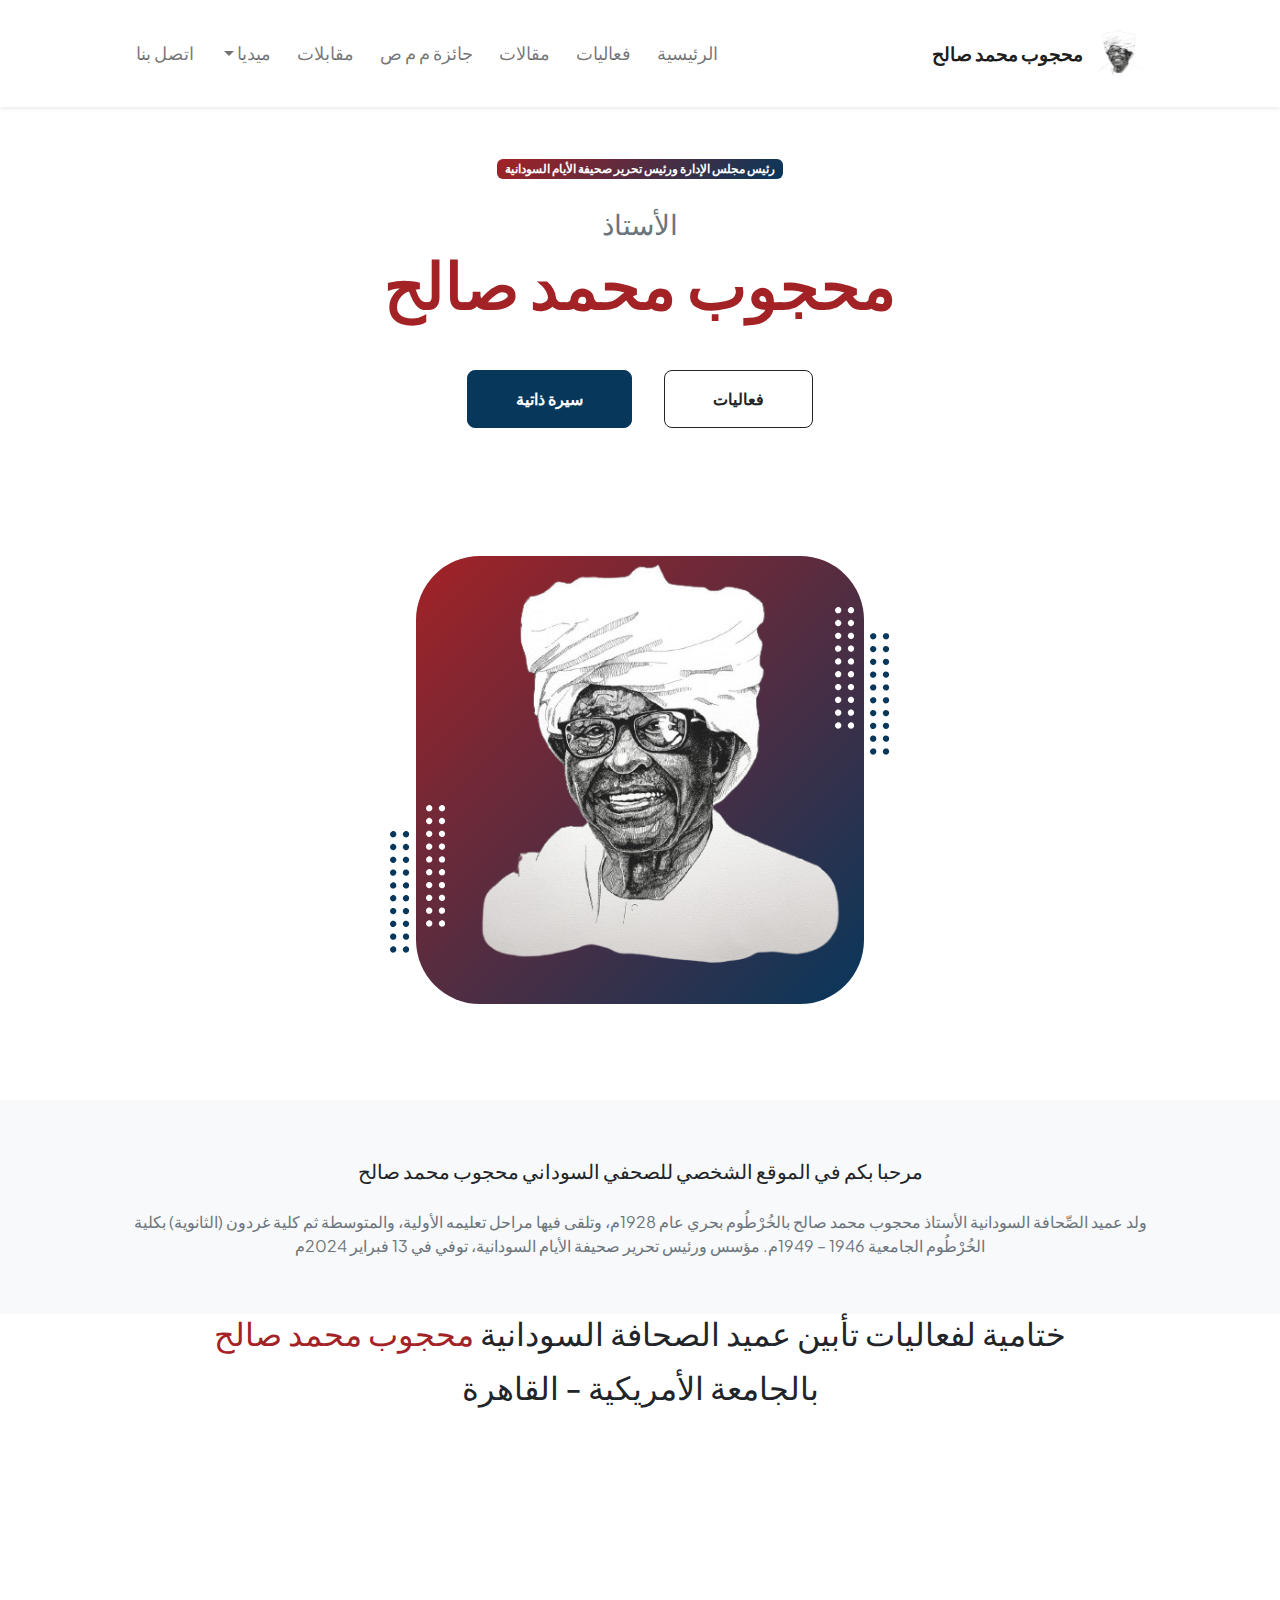
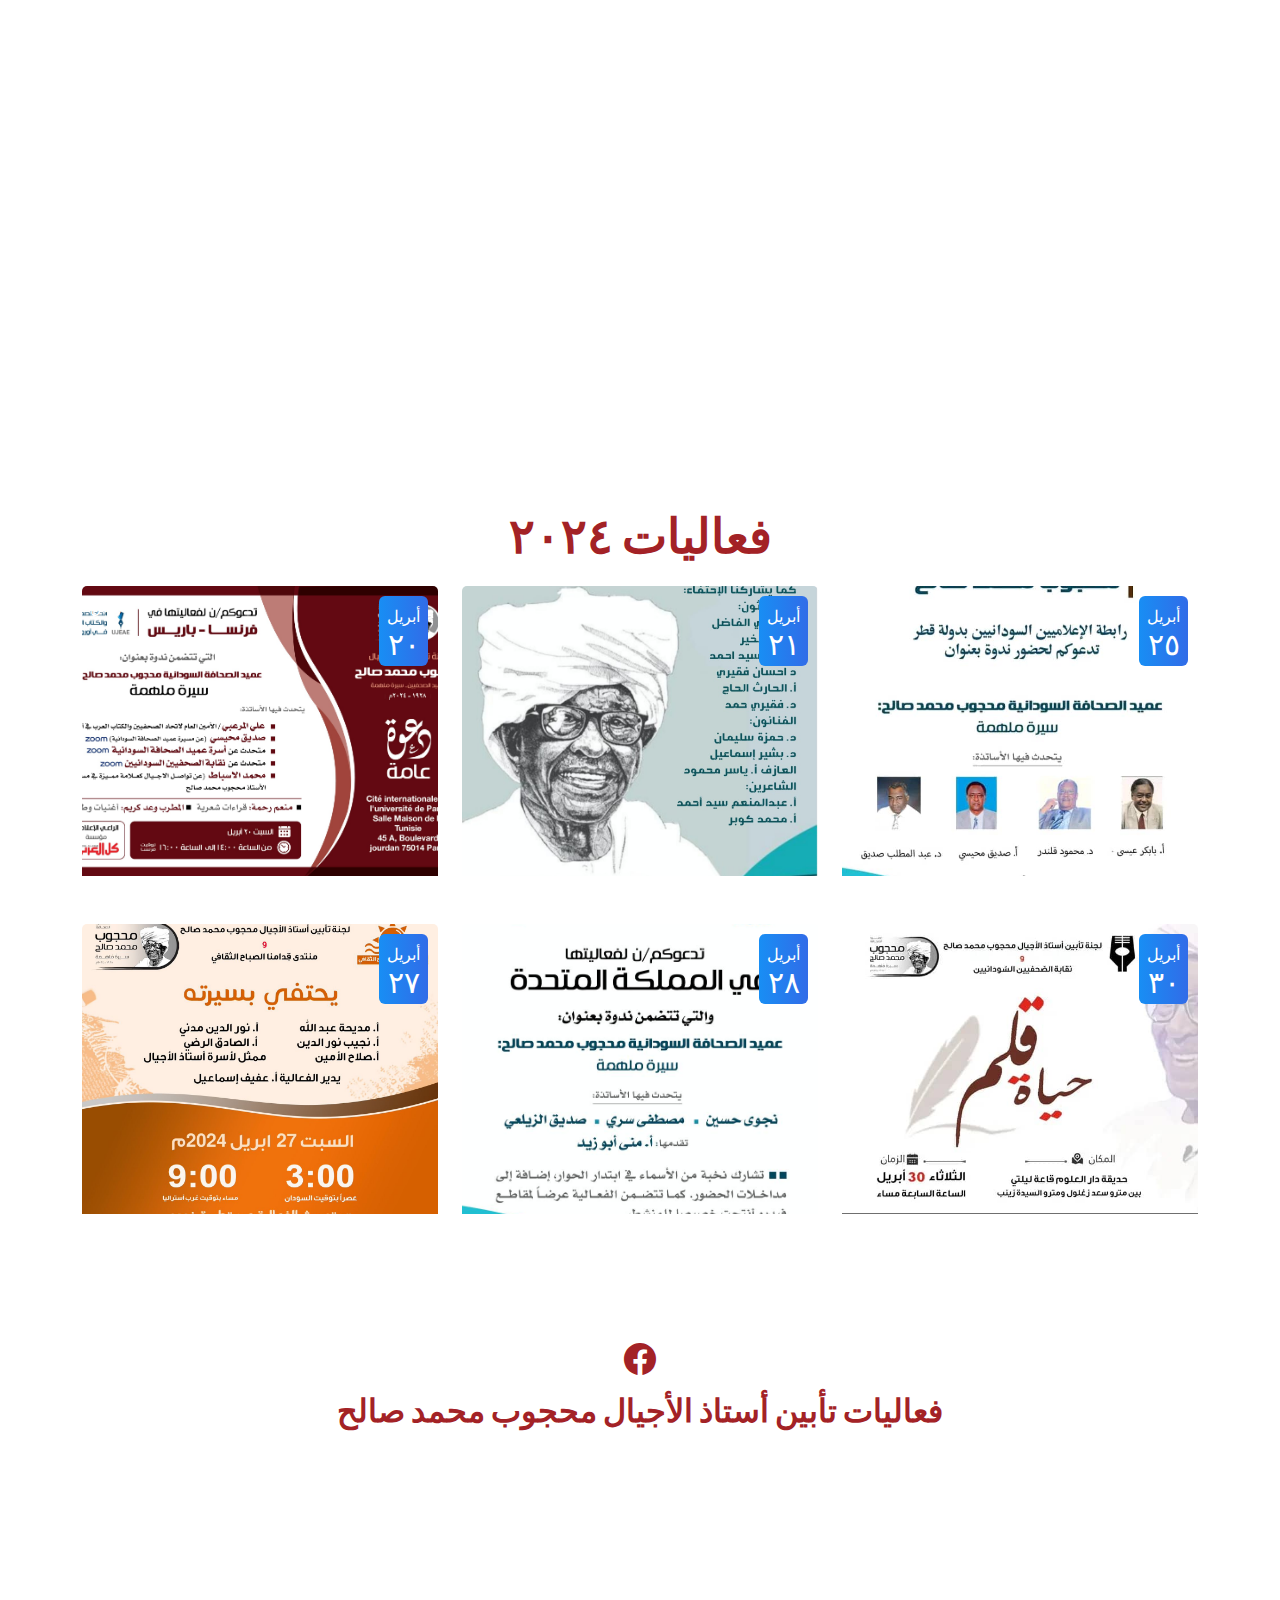
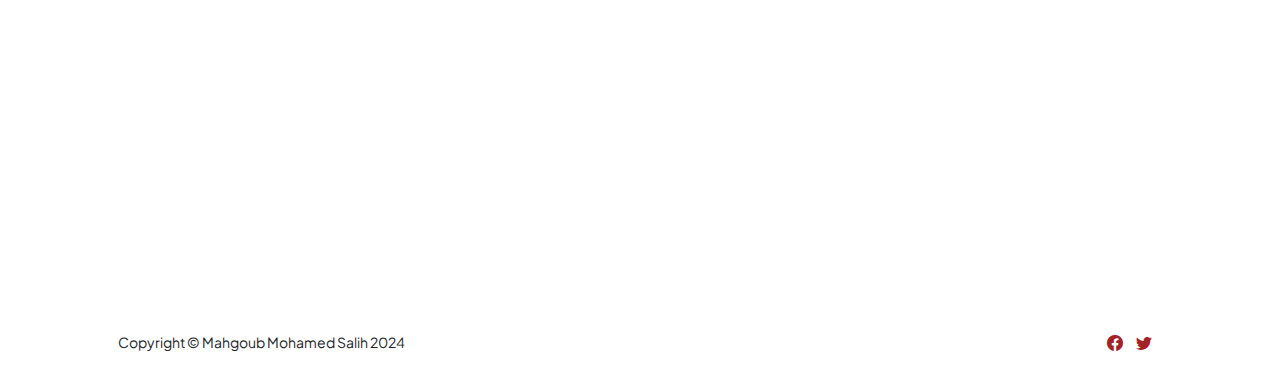
==== commit 189a2e73: "add meta" ====
--- a/index.html
+++ b/index.html
@@ -307,7 +307,9 @@
             </section>
 
             <section>
-                <h2 class="text-center mb-4">ختامية لفعاليات تأبين عميد الصحافة السودانية محجوب محمد صالح بالجامعة الأمريكية - القاهرة</h2>
+                <h2 class="text-center mb-3"> ختامية لفعاليات تأبين عميد الصحافة السودانية<span style="color: var(--bs-dark-red); class="d-inline">  محجوب محمد صالح </span>
+                </h2>
+                <h2 class="text-center mb-3"> بالجامعة الأمريكية - القاهرة</h2>
                 <div class="text-center">
                     <iframe src="https://www.facebook.com/plugins/video.php?height=628&href=https%3A%2F%2Fwww.facebook.com%2FMahgMSMemorial%2Fvideos%2F1001894271360340%2F&show_text=true&width=1120&t=0" 
                             width="1120" height="628" style="border:none;overflow:hidden" scrolling="no" frameborder="0" 
